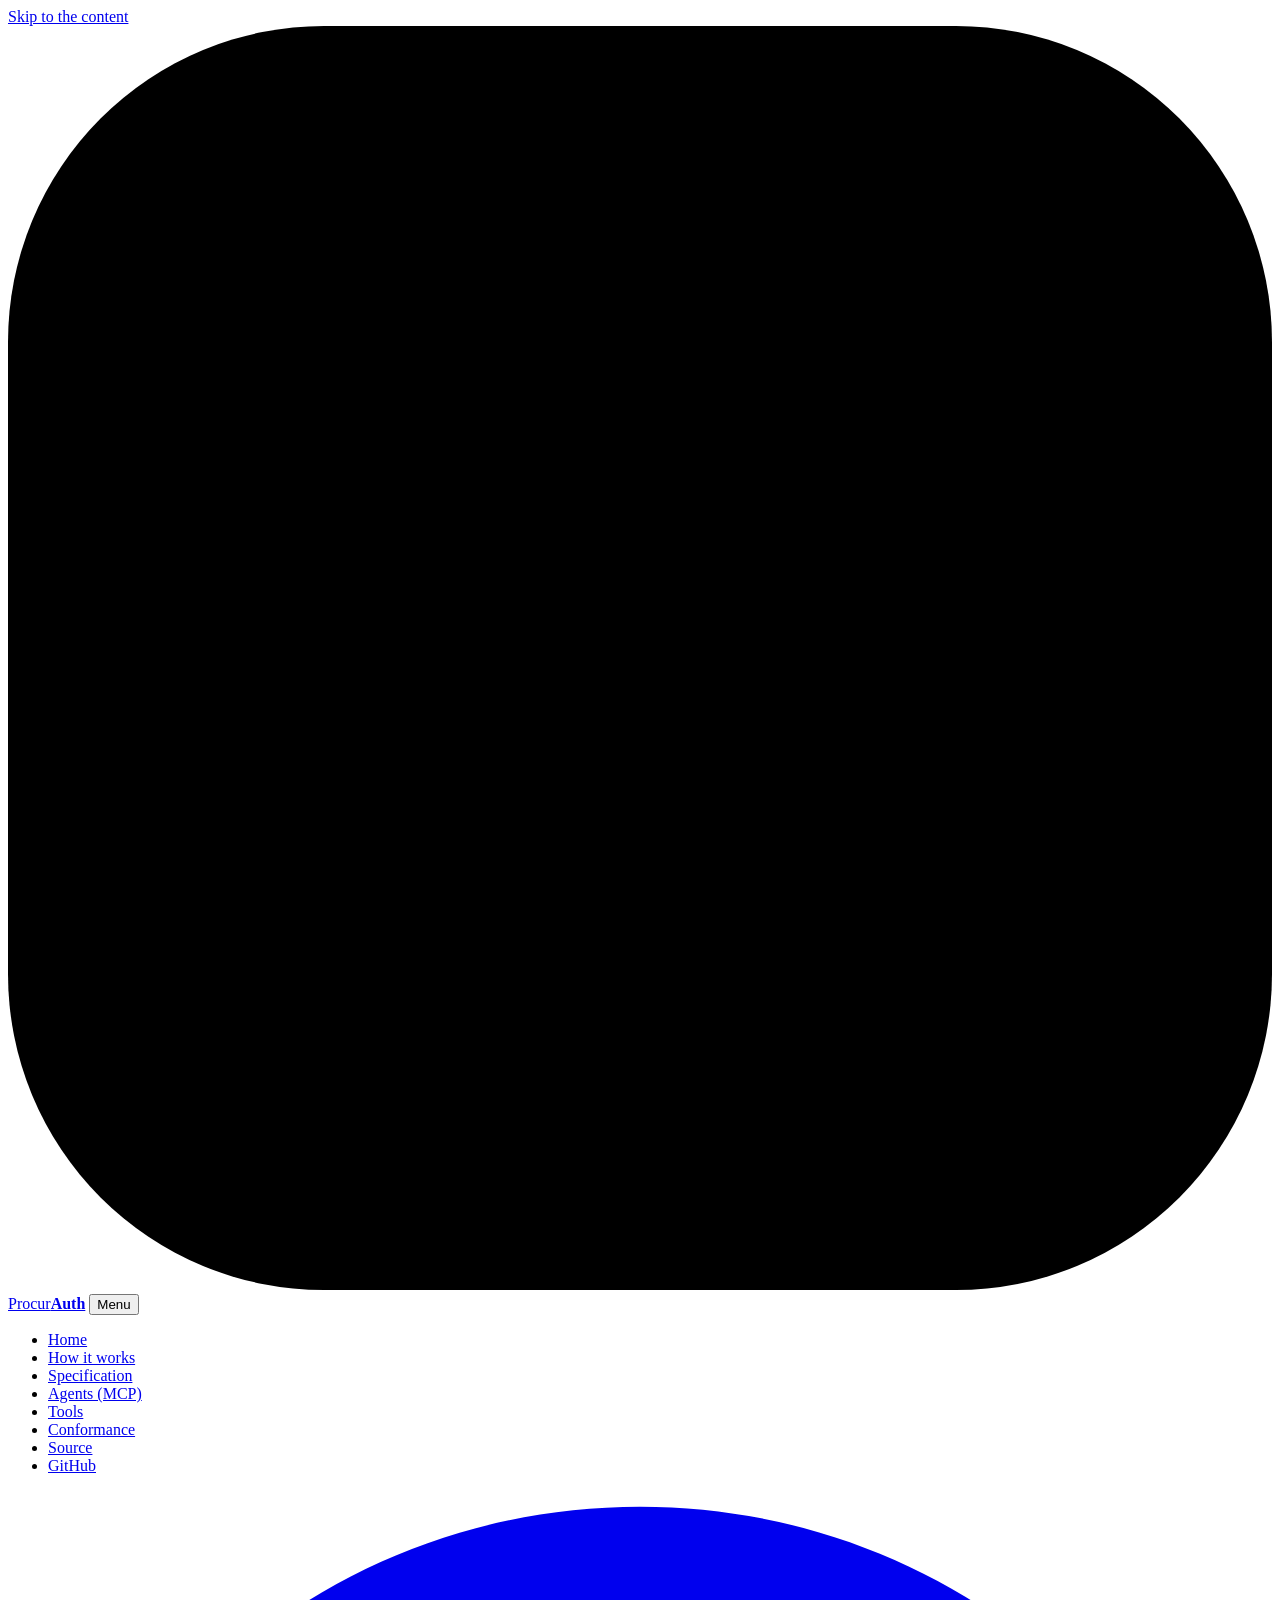
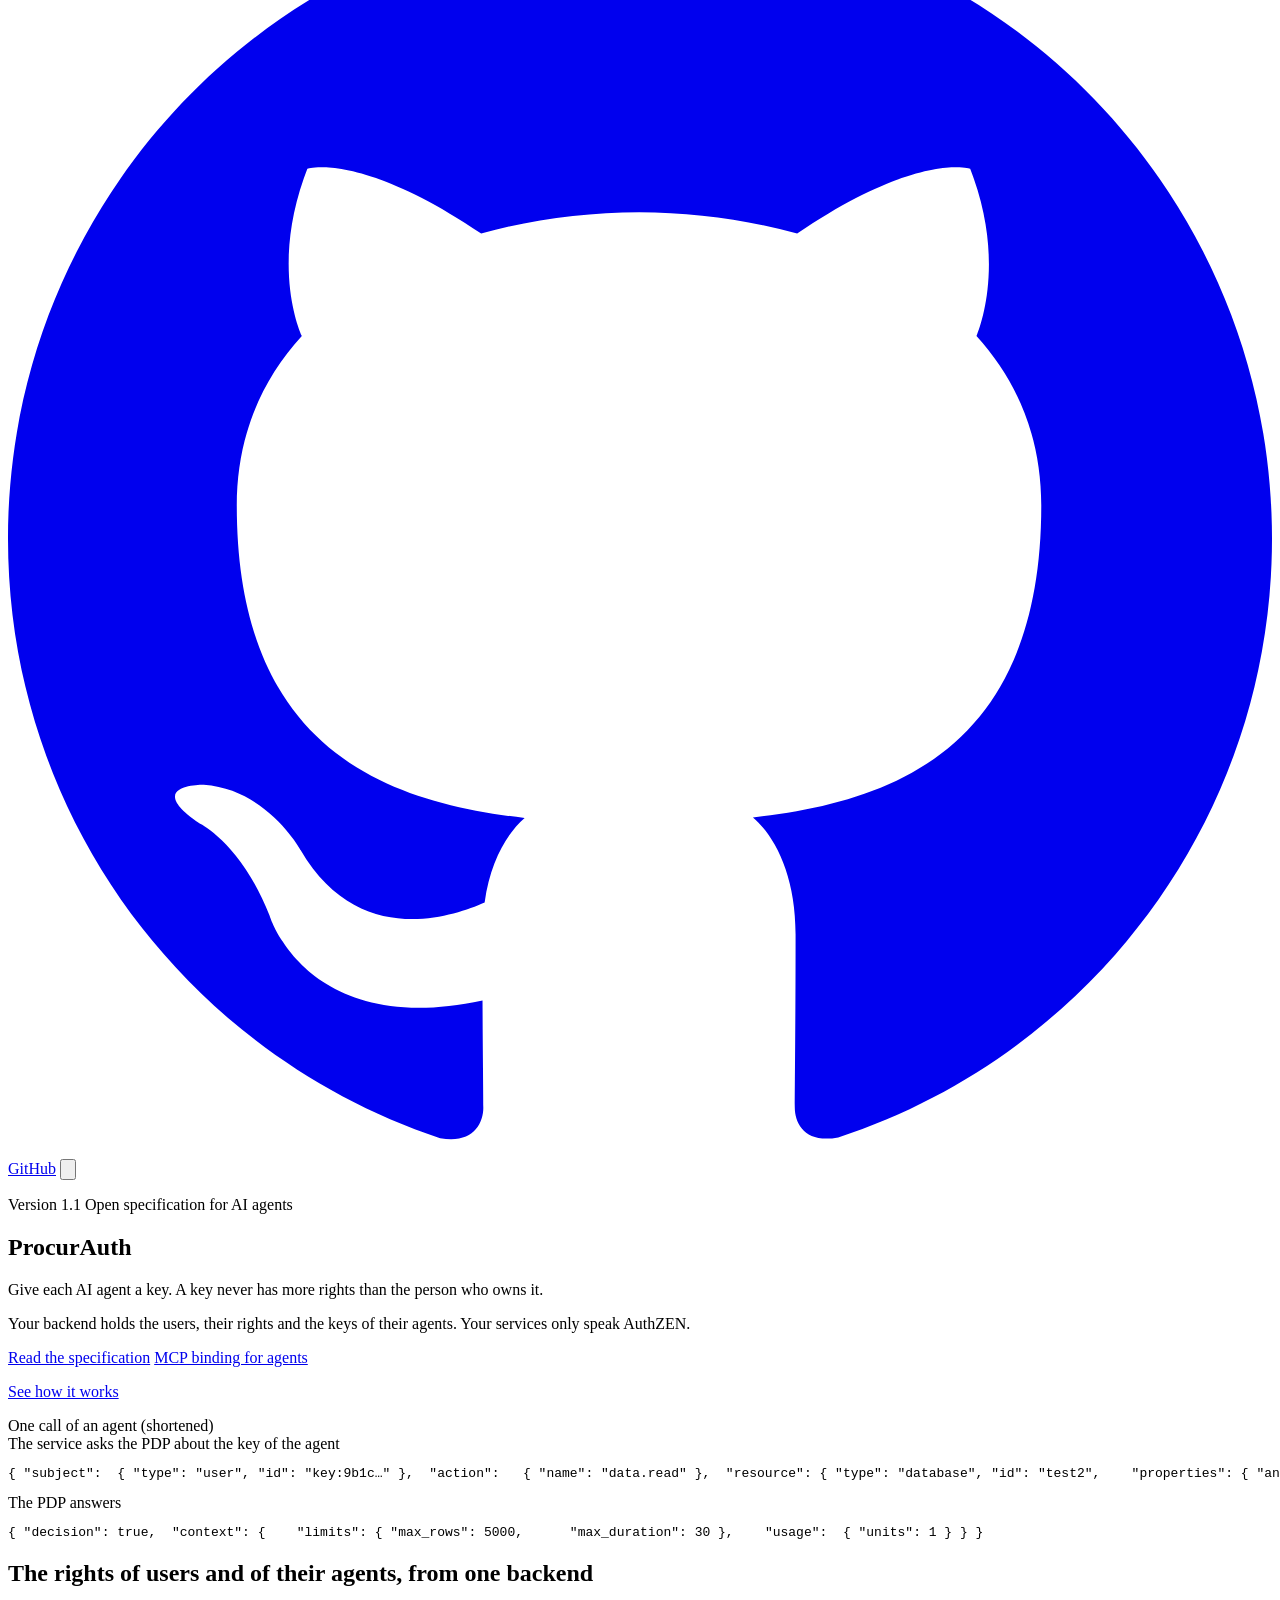
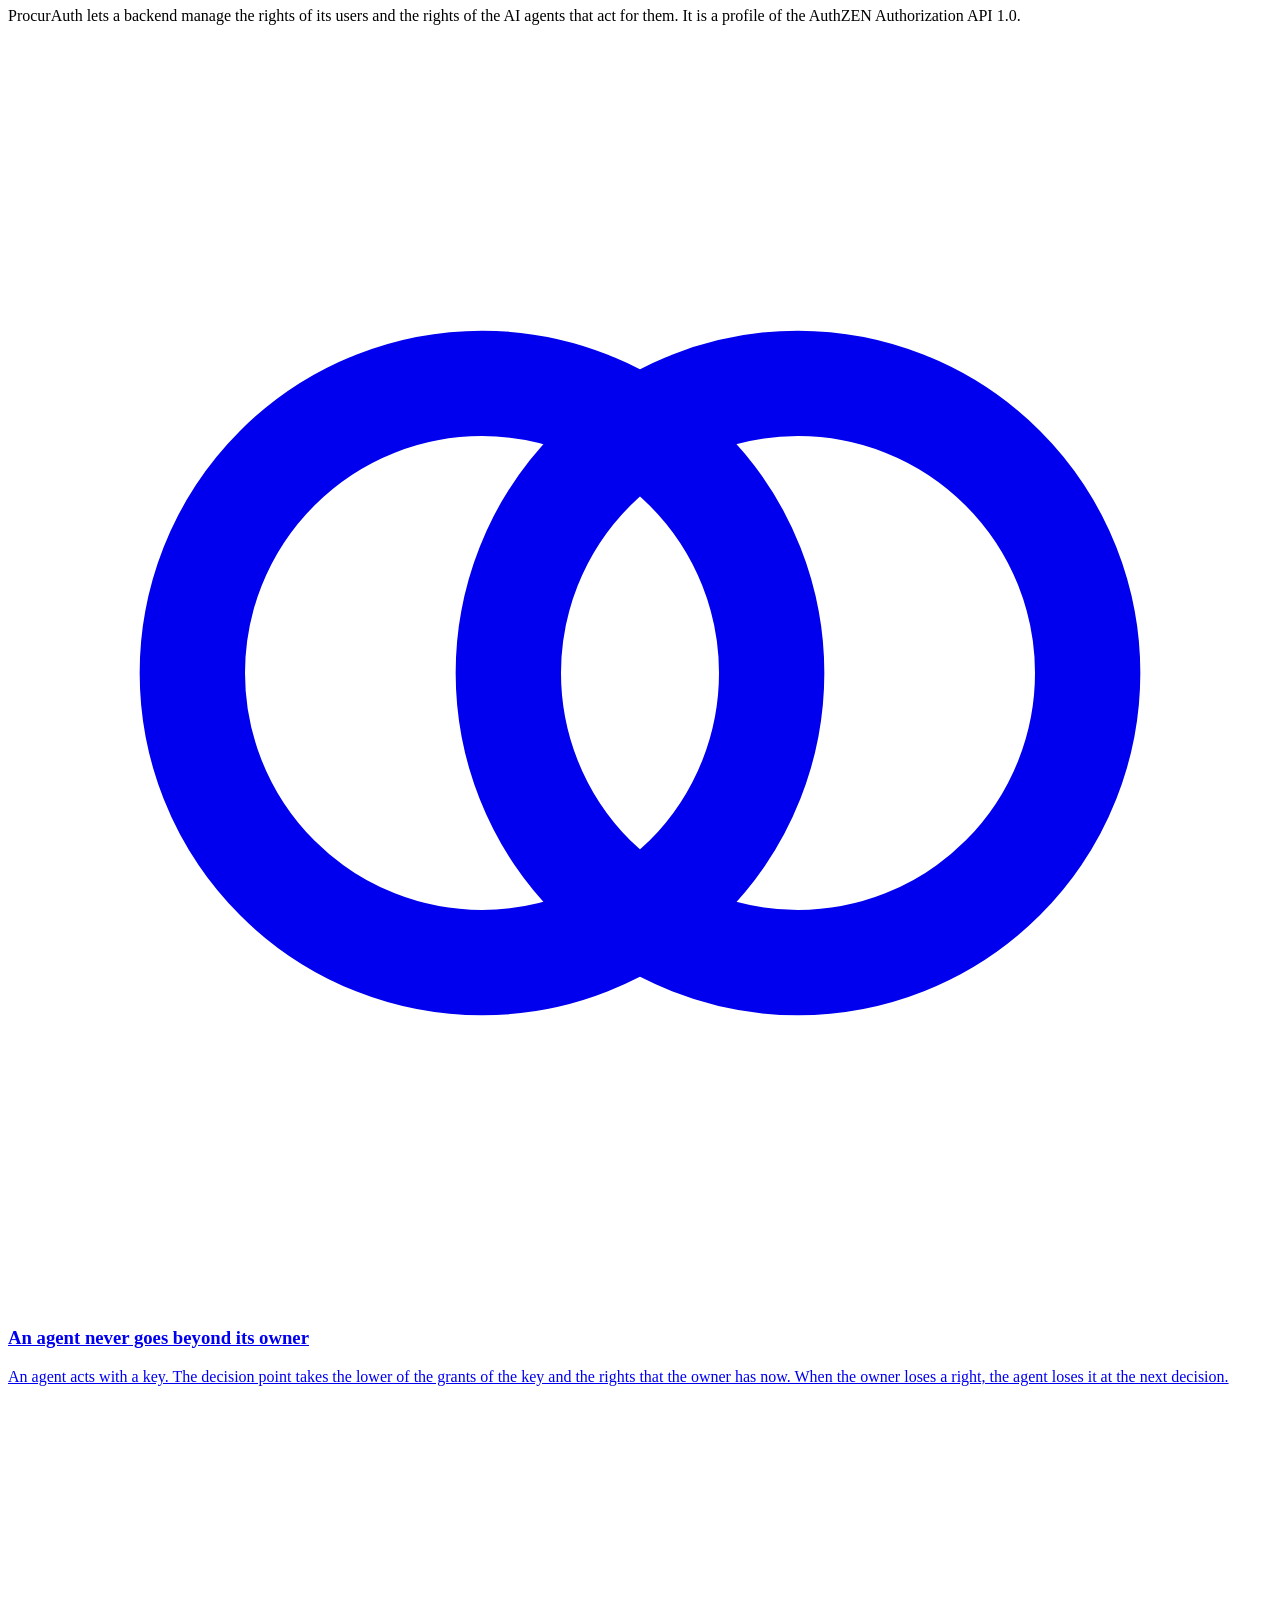
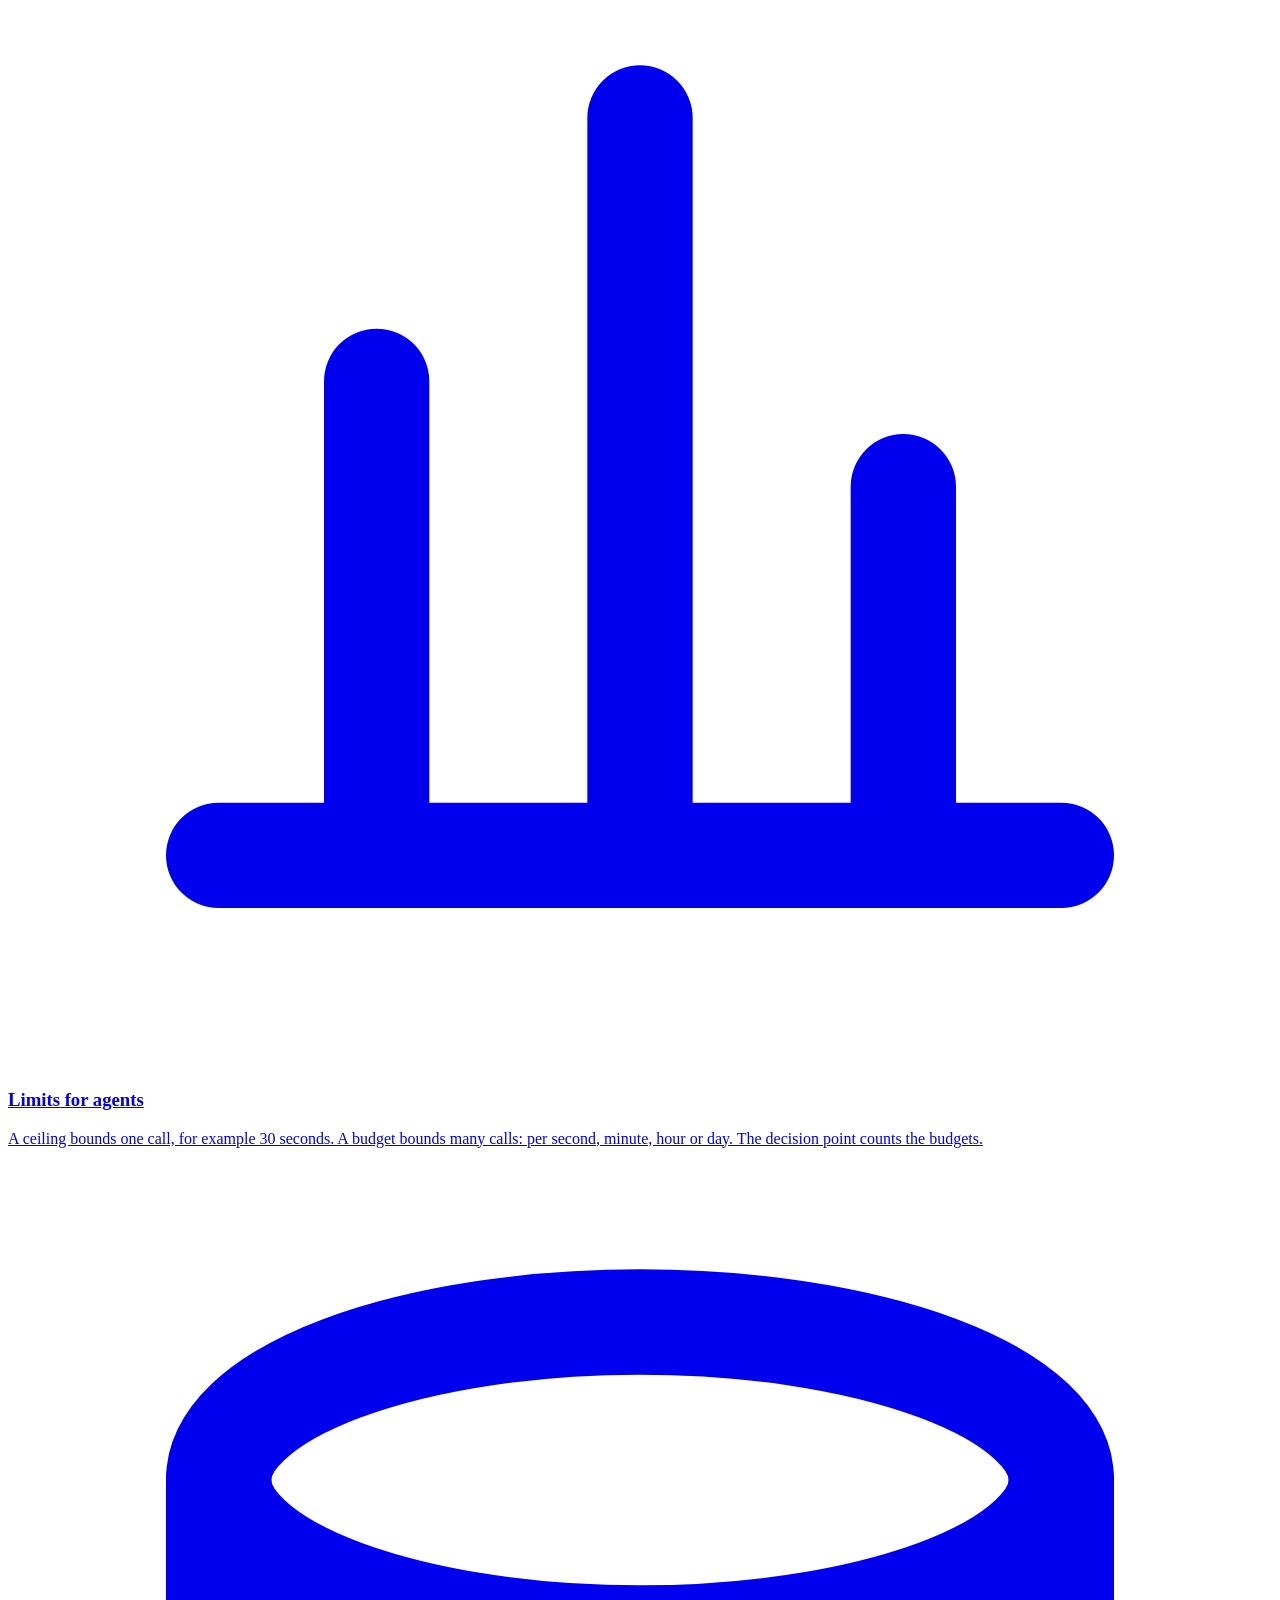
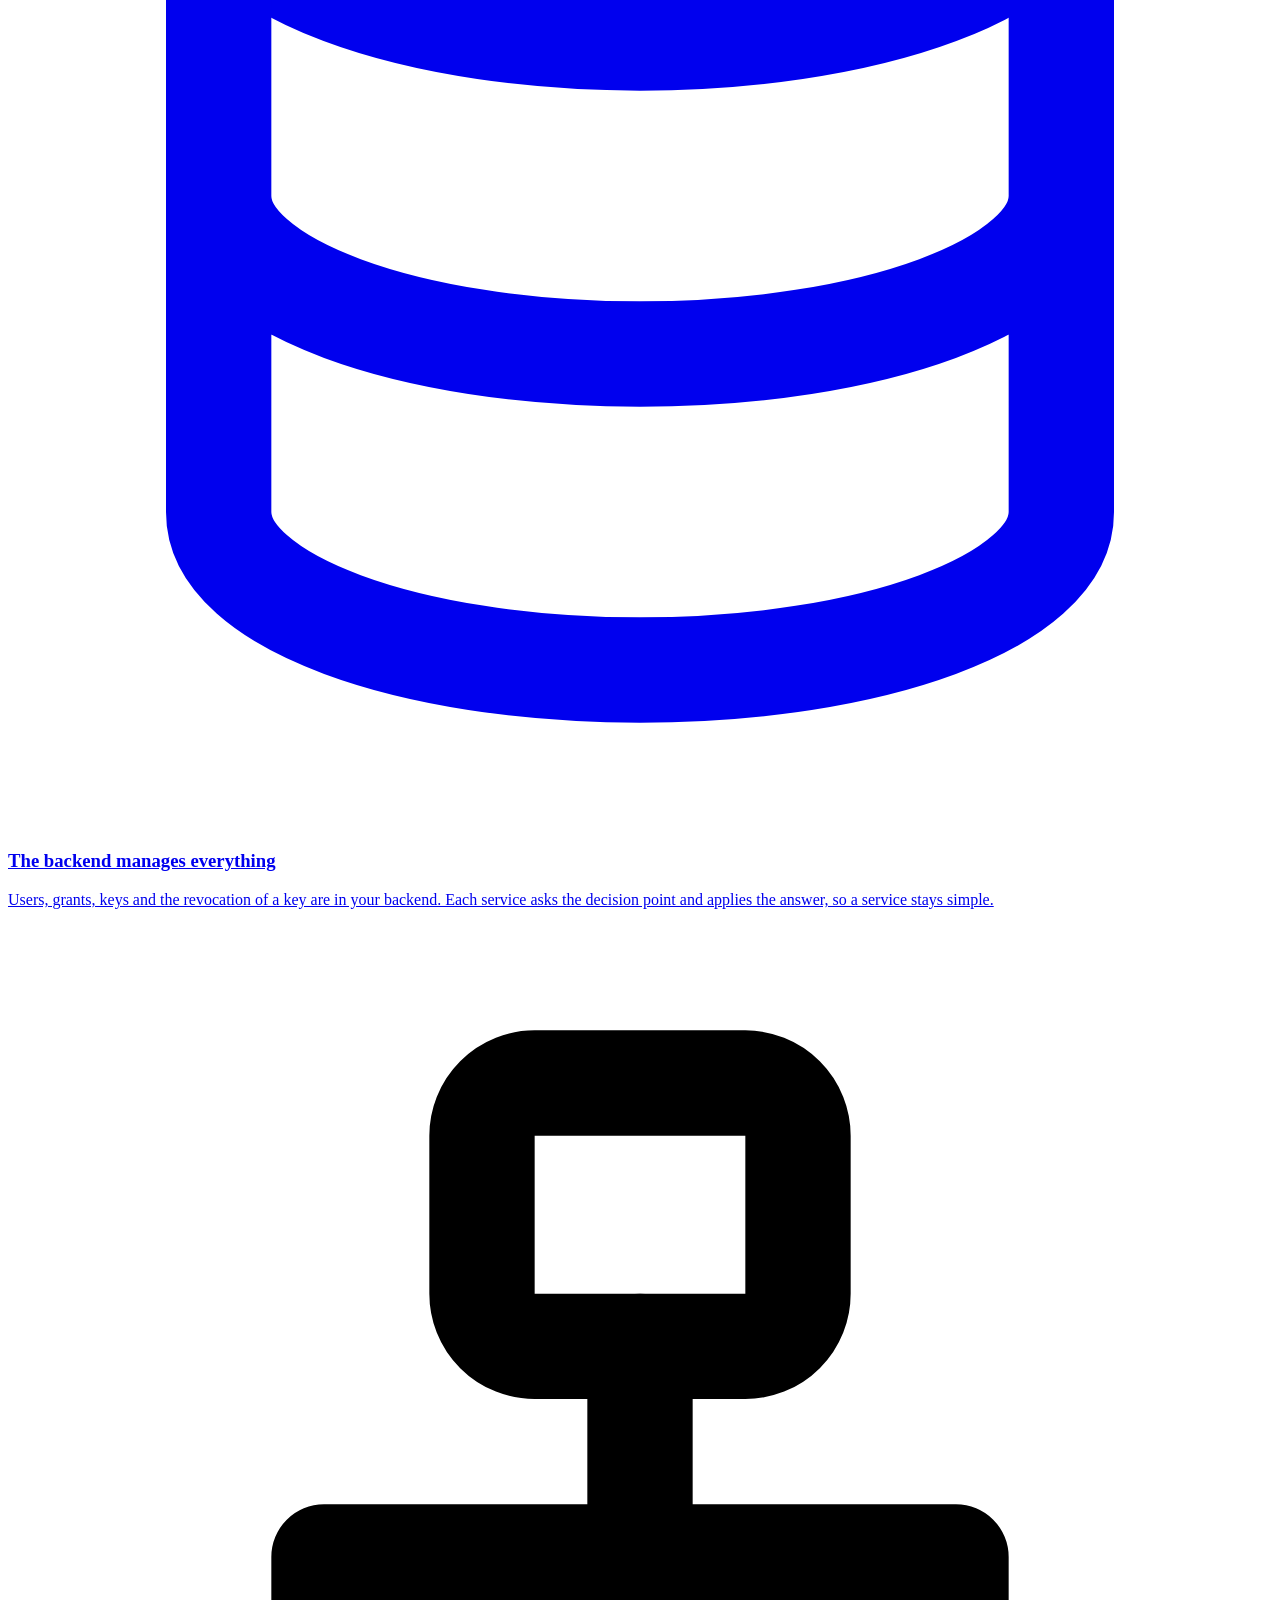
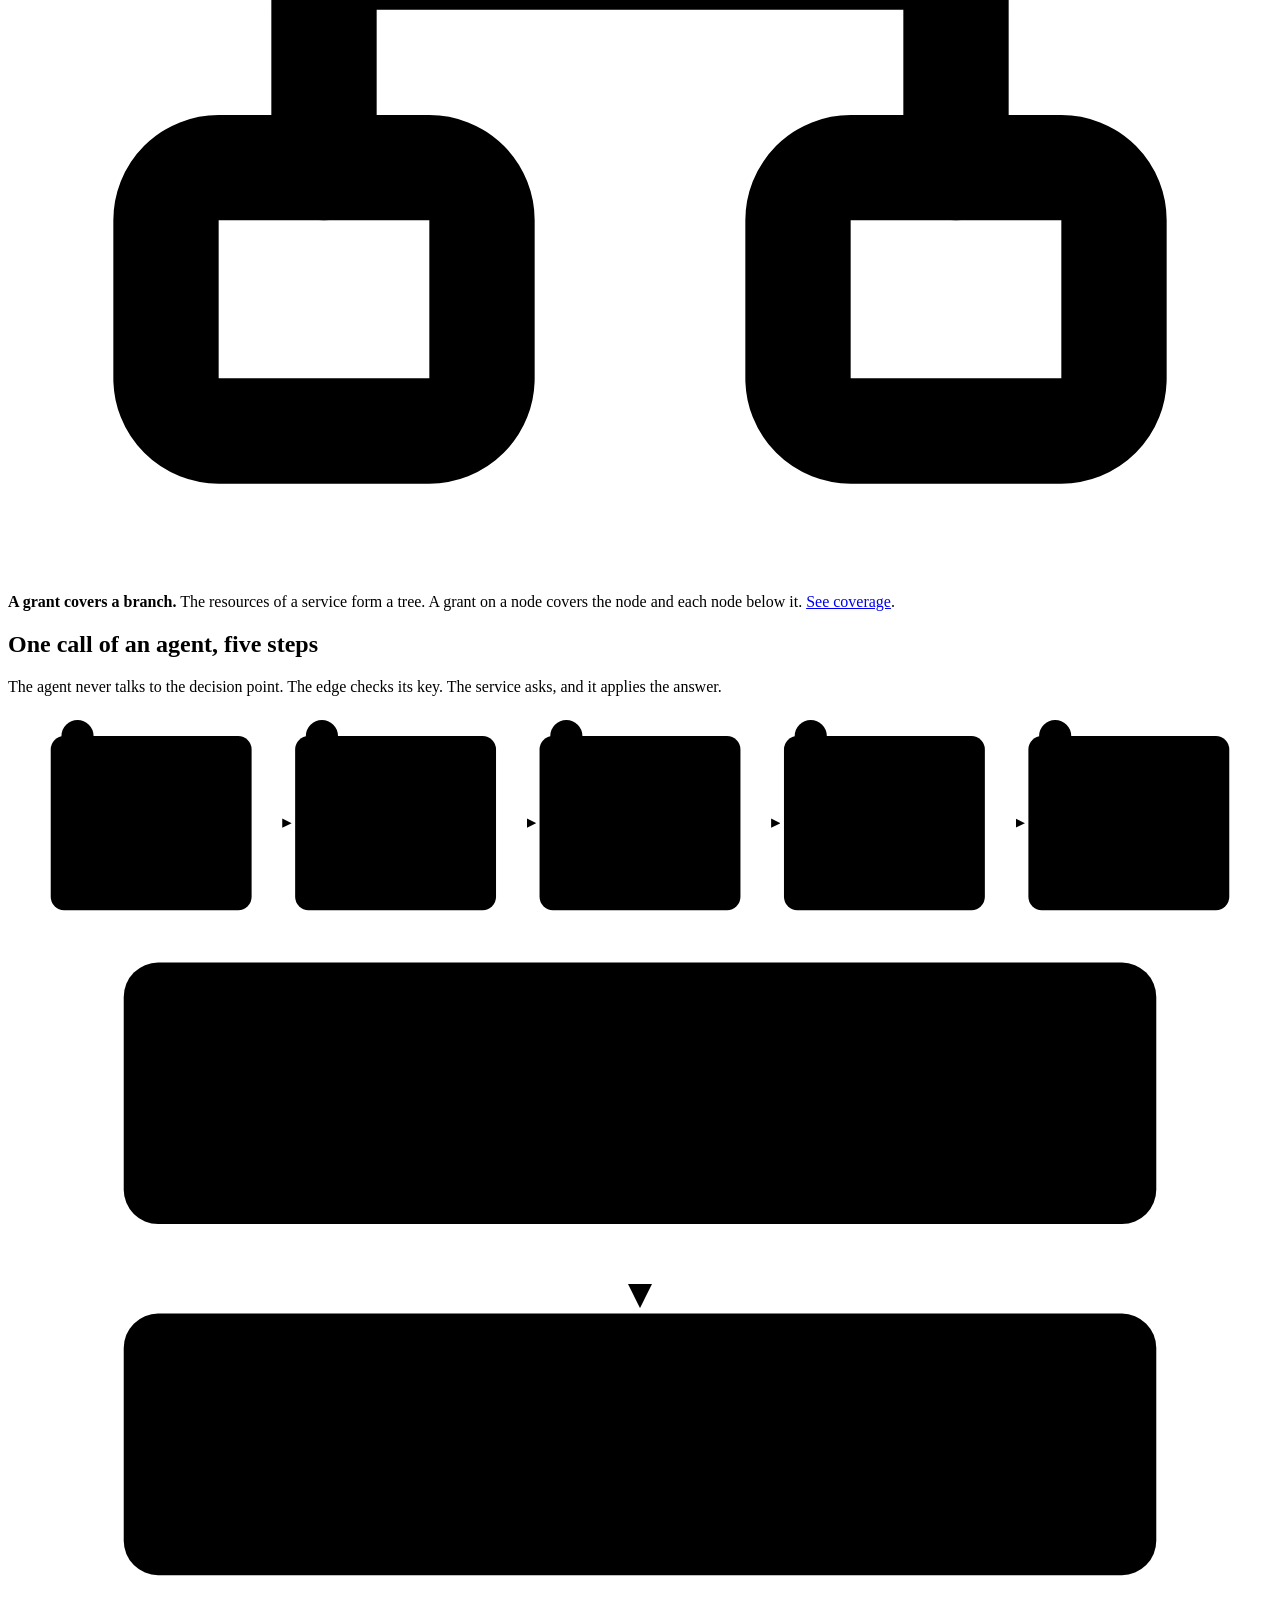
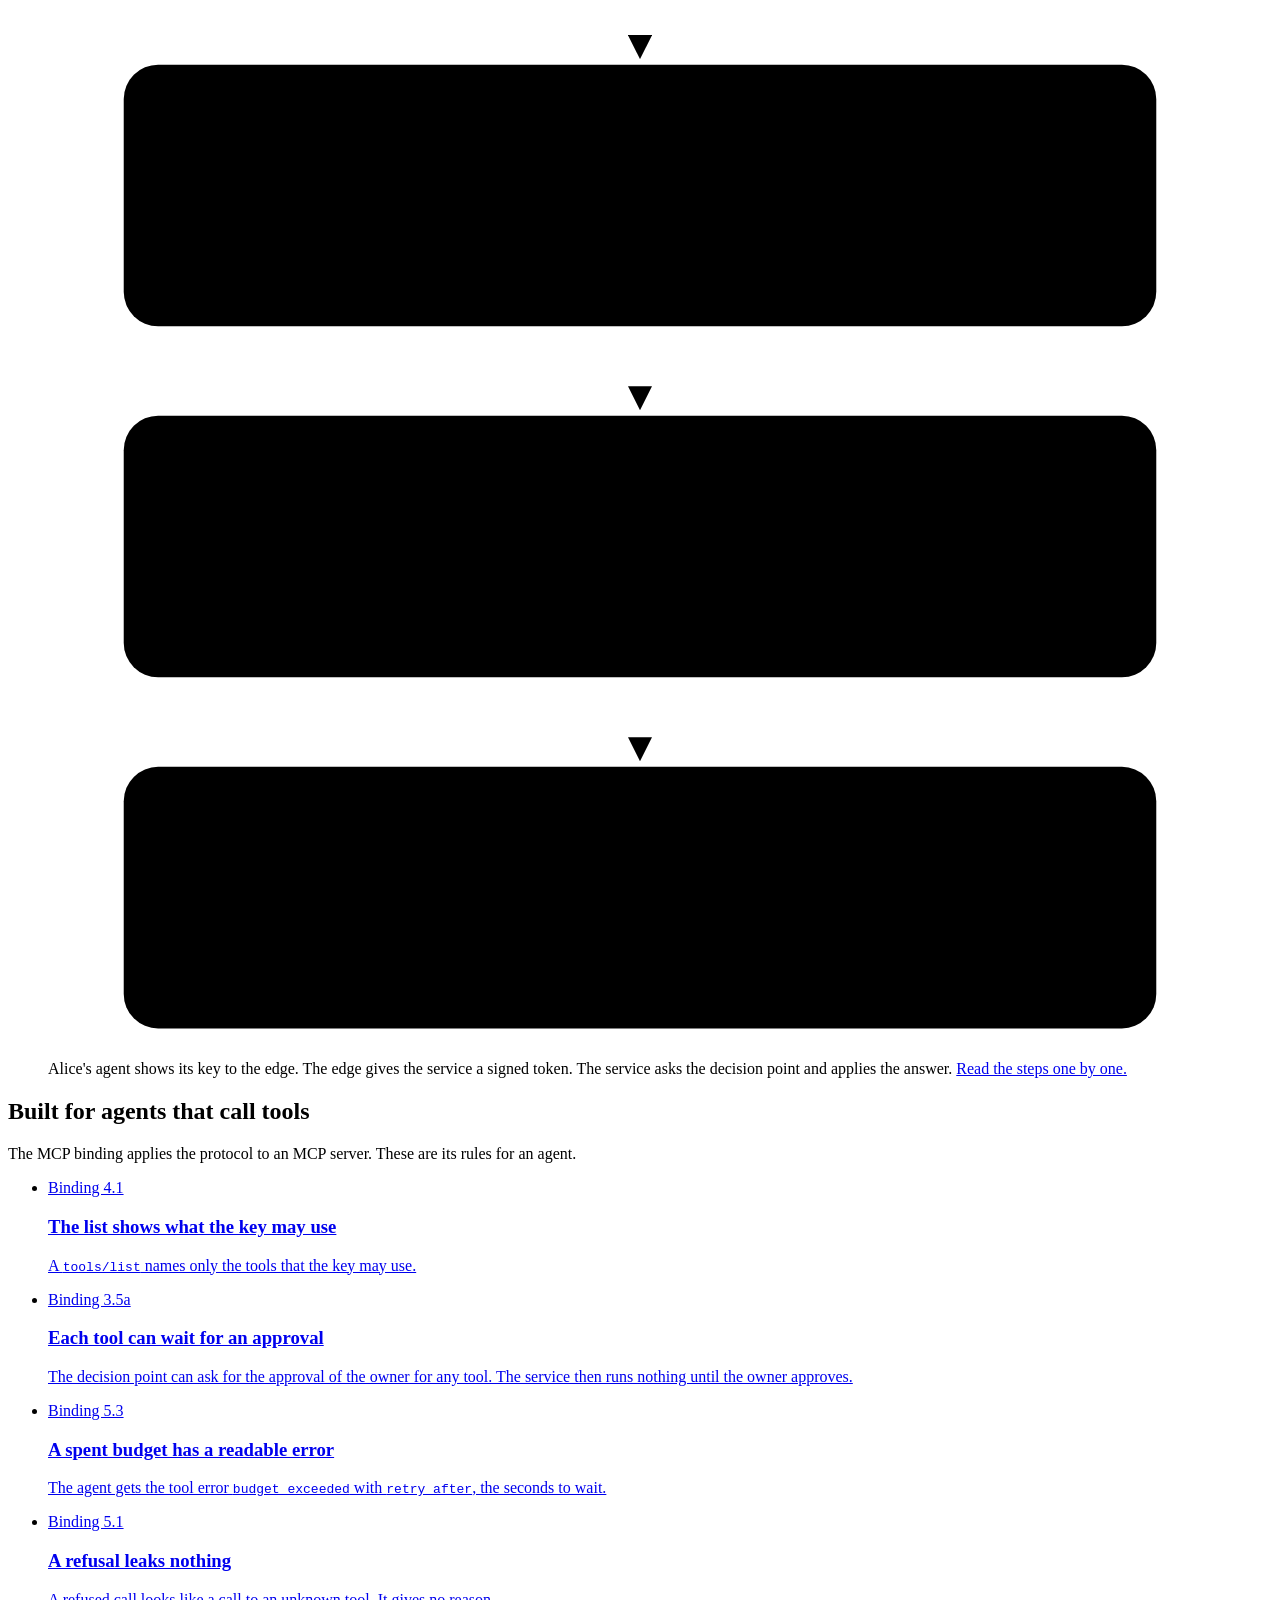
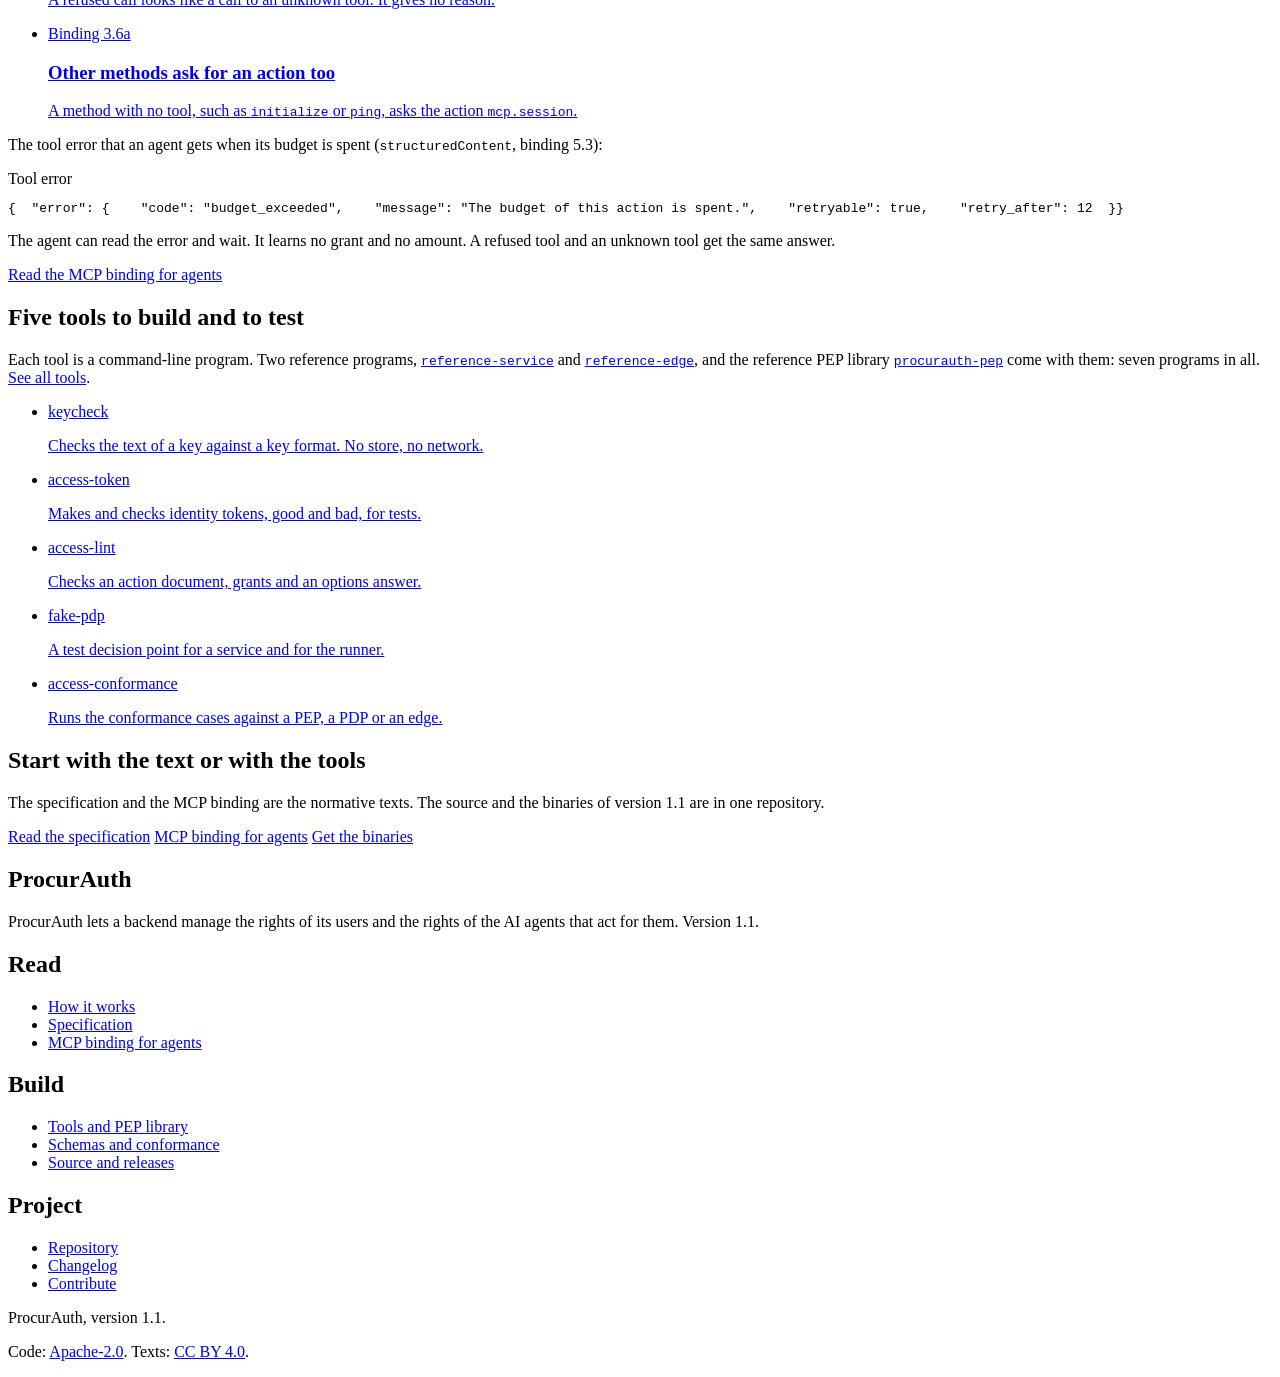
==== docs/index.html @ c4addfd6 "Site: the pages follow the repository at version 1.1 specification.html and mcp-binding.html come fr" ====
<!doctype html>
<html lang="en">
<head>
<meta charset="utf-8">
<meta name="viewport" content="width=device-width, initial-scale=1">
<meta name="color-scheme" content="light dark">
<meta name="description" content="ProcurAuth lets a backend manage the rights of its users and the rights of the AI agents that act for them. It is an open specification, a profile of the AuthZEN Authorization API 1.0.">
<meta property="og:type" content="website">
<meta property="og:site_name" content="ProcurAuth">
<meta property="og:title" content="ProcurAuth: rights for users and their AI agents">
<meta property="og:description" content="ProcurAuth lets a backend manage the rights of its users and the rights of the AI agents that act for them. It is an open specification, a profile of the AuthZEN Authorization API 1.0.">
<meta name="twitter:card" content="summary">
<meta name="twitter:title" content="ProcurAuth: rights for users and their AI agents">
<meta name="twitter:description" content="ProcurAuth lets a backend manage the rights of its users and the rights of the AI agents that act for them. It is an open specification, a profile of the AuthZEN Authorization API 1.0.">
<link rel="canonical" href="https://sccagg5.github.io/procurauth/">
<meta property="og:url" content="https://sccagg5.github.io/procurauth/">
<title>ProcurAuth: rights for users and their AI agents</title>
<link rel="icon" href="data:image/svg+xml,%3Csvg xmlns='http://www.w3.org/2000/svg' viewBox='0 0 32 32'%3E%3Crect width='32' height='32' rx='8' fill='%234338ca'/%3E%3Ccircle cx='12.5' cy='16' r='7.5' fill='none' stroke='white' stroke-width='2'/%3E%3Ccircle cx='19.5' cy='16' r='7.5' fill='none' stroke='white' stroke-width='2'/%3E%3Cpath d='M16 9.9a7.5 7.5 0 0 1 0 12.2a7.5 7.5 0 0 1 0-12.2z' fill='white'/%3E%3C/svg%3E">
<link rel="stylesheet" href="assets/site.css">
<script src="assets/site.js"></script>
</head>
<body>
<a class="skip" href="#main">Skip to the content</a>
<header class="site-header">
  <div class="wrap bar">
    <a class="brand" href="index.html" aria-label="ProcurAuth, home page"><svg class="mark" viewBox="0 0 32 32" aria-hidden="true" focusable="false"><rect width="32" height="32" rx="8" fill="var(--accent)"/><circle cx="12.5" cy="16" r="7.5" fill="none" stroke="var(--accent-ink)" stroke-width="2"/><circle cx="19.5" cy="16" r="7.5" fill="none" stroke="var(--accent-ink)" stroke-width="2"/><path d="M16 9.9a7.5 7.5 0 0 1 0 12.2a7.5 7.5 0 0 1 0-12.2z" fill="var(--accent-ink)"/></svg><span>Procur<b>Auth</b></span></a>
    <button class="menu-btn" id="menu-btn" type="button" aria-expanded="false" aria-controls="site-nav">Menu</button>
    <nav id="site-nav" aria-label="Main"><ul><li><a href="index.html" aria-current="page">Home</a></li><li><a href="how-it-works.html">How it works</a></li><li><a href="specification.html">Specification</a></li><li><a href="mcp-binding.html">Agents (MCP)</a></li><li><a href="tools.html">Tools</a></li><li><a href="conformance.html">Conformance</a></li><li><a href="source.html">Source</a></li><li class="nav-gh"><a href="https://github.com/SCcagg5/procurauth">GitHub</a></li></ul></nav>
    <a class="gh-link" href="https://github.com/SCcagg5/procurauth" aria-label="ProcurAuth on GitHub" title="ProcurAuth on GitHub"><svg viewBox="0 0 24 24" aria-hidden="true" focusable="false"><path fill="currentColor" d="M12 .297c-6.63 0-12 5.373-12 12 0 5.303 3.438 9.8 8.205 11.385.6.113.82-.258.82-.577 0-.285-.01-1.04-.015-2.04-3.338.724-4.042-1.61-4.042-1.61C4.422 18.07 3.633 17.7 3.633 17.7c-1.087-.744.084-.729.084-.729 1.205.084 1.838 1.236 1.838 1.236 1.07 1.835 2.809 1.305 3.495.998.108-.776.417-1.305.76-1.605-2.665-.3-5.466-1.332-5.466-5.93 0-1.31.465-2.38 1.235-3.22-.135-.303-.54-1.523.105-3.176 0 0 1.005-.322 3.3 1.23.96-.267 1.98-.399 3-.405 1.02.006 2.04.138 3 .405 2.28-1.552 3.285-1.23 3.285-1.23.645 1.653.24 2.873.12 3.176.765.84 1.23 1.91 1.23 3.22 0 4.61-2.805 5.625-5.475 5.92.42.36.81 1.096.81 2.22 0 1.606-.015 2.896-.015 3.286 0 .315.21.69.825.57C20.565 22.092 24 17.592 24 12.297c0-6.627-5.373-12-12-12"/></svg><span>GitHub</span></a>
    <button class="icon-btn" id="theme-btn" type="button" aria-label="Switch colour theme" title="Switch colour theme"><svg viewBox="0 0 24 24" aria-hidden="true" focusable="false"><circle cx="12" cy="12" r="8.5" fill="none" stroke="currentColor" stroke-width="2"/><path d="M12 3.5a8.5 8.5 0 0 1 0 17z" fill="currentColor"/></svg></button>
  </div>
</header>
<main id="main">
<section class="hero" aria-labelledby="hero-title">
  <div class="wrap hero-grid">
    <div>
      <p class="eyebrow"><span class="badge">Version 1.1</span> Open specification for AI agents</p>
      <h1 id="hero-title">ProcurAuth</h1>
      <p class="promise">Give each AI agent a key. A key never has more rights than the person who owns it.</p>
      <p class="sub">Your backend holds the users, their rights and the keys of their agents. Your services only speak AuthZEN.</p>
      <div class="btn-row">
        <a class="btn primary" href="specification.html">Read the specification</a>
        <a class="btn" href="mcp-binding.html">MCP binding for agents</a>
      </div>
      <p class="more"><a href="how-it-works.html">See how it works</a></p>
    </div>
    <div class="hero-card" role="group" aria-label="One call of an agent: one question and one answer">
      <header><i></i><i></i><i></i><span>One call of an agent (shortened)</span></header>
      <div class="step">The service asks the PDP about the key of the agent</div>
      <pre tabindex="0" aria-label="Example question"><code><span class="ln" style="--i:0">{ <span class="k">"subject"</span>:  { <span class="k">"type"</span>: <span class="s">"user"</span>, <span class="k">"id"</span>: <span class="s">"key:9b1c…"</span> },</span><span class="ln" style="--i:2">  <span class="k">"action"</span>:   { <span class="k">"name"</span>: <span class="s">"data.read"</span> },</span><span class="ln" style="--i:2">  <span class="k">"resource"</span>: { <span class="k">"type"</span>: <span class="s">"database"</span>, <span class="k">"id"</span>: <span class="s">"test2"</span>,</span><span class="ln" style="--i:4">    <span class="k">"properties"</span>: { <span class="k">"ancestors"</span>: […] } },</span><span class="ln" style="--i:2">  <span class="k">"context"</span>:  { <span class="k">"usage"</span>: { <span class="k">"units"</span>: <span class="n">1</span> } } }</span></code></pre>
      <div class="sep"></div>
      <div class="step">The PDP answers</div>
      <pre tabindex="0" aria-label="Example answer"><code><span class="ln" style="--i:0">{ <span class="k">"decision"</span>: <span class="n">true</span>,</span><span class="ln" style="--i:2">  <span class="k">"context"</span>: {</span><span class="ln" style="--i:4">    <span class="k">"limits"</span>: { <span class="k">"max_rows"</span>: <span class="n">5000</span>,</span><span class="ln" style="--i:6">      <span class="k">"max_duration"</span>: <span class="n">30</span> },</span><span class="ln" style="--i:4">    <span class="k">"usage"</span>:  { <span class="k">"units"</span>: <span class="n">1</span> } } }</span></code></pre>
    </div>
  </div>
</section><section class="section" aria-labelledby="ideas-h">
  <div class="wrap">
    <div class="section-head"><h2 id="ideas-h">The rights of users and of their agents, from one backend</h2>
    <p>ProcurAuth lets a backend manage the rights of its users and the rights of the AI agents that act for them. It is a profile of the AuthZEN Authorization API 1.0.</p></div>
    <div class="grid c3">
      <a class="card" href="how-it-works.html#keys"><div class="ico"><svg viewBox="0 0 24 24" fill="none" stroke="currentColor" stroke-width="2" stroke-linecap="round" stroke-linejoin="round" aria-hidden="true"><circle cx="9" cy="12" r="5.5"/><circle cx="15" cy="12" r="5.5"/></svg></div><h3>An agent never goes beyond its owner</h3>
        <p>An agent acts with a key. The decision point takes the lower of the grants of the key and the rights that the owner has now. When the owner loses a right, the agent loses it at the next decision.</p></a>
      <a class="card" href="how-it-works.html#limits"><div class="ico"><svg viewBox="0 0 24 24" fill="none" stroke="currentColor" stroke-width="2" stroke-linecap="round" stroke-linejoin="round" aria-hidden="true"><path d="M4 20h16M7 20V11M12 20V6M17 20v-7"/></svg></div><h3>Limits for agents</h3>
        <p>A ceiling bounds one call, for example 30 seconds. A budget bounds many calls: per second, minute, hour or day. The decision point counts the budgets.</p></a>
      <a class="card" href="how-it-works.html#who"><div class="ico"><svg viewBox="0 0 24 24" fill="none" stroke="currentColor" stroke-width="2" stroke-linecap="round" stroke-linejoin="round" aria-hidden="true"><ellipse cx="12" cy="6" rx="8" ry="3"/><path d="M4 6v6c0 1.7 3.6 3 8 3s8-1.3 8-3V6M4 12v6c0 1.7 3.6 3 8 3s8-1.3 8-3v-6"/></svg></div><h3>The backend manages everything</h3>
        <p>Users, grants, keys and the revocation of a key are in your backend. Each service asks the decision point and applies the answer, so a service stays simple.</p></a>
    </div>
    <p class="aside"><span class="ico-inline"><svg viewBox="0 0 24 24" fill="none" stroke="currentColor" stroke-width="2" stroke-linecap="round" stroke-linejoin="round" aria-hidden="true"><rect x="9" y="3" width="6" height="5" rx="1"/><rect x="3" y="16" width="6" height="5" rx="1"/><rect x="15" y="16" width="6" height="5" rx="1"/><path d="M12 8v4M6 16v-4h12v4"/></svg></span><span><strong>A grant covers a branch.</strong> The resources of a service form a tree. A grant on a node covers the node and each node below it. <a href="how-it-works.html#coverage">See coverage</a>.</span></p>
  </div>
</section><section class="section alt" aria-labelledby="flow-h">
  <div class="wrap">
    <div class="section-head"><h2 id="flow-h">One call of an agent, five steps</h2>
    <p>The agent never talks to the decision point. The edge checks its key. The service asks, and it applies the answer.</p></div>
    <figure class="panel" aria-label="Figure: one call of an agent in five steps"><div class="fig-h"><svg viewBox="-2 -2 884 164" role="img" aria-label="One call in five steps: agent, edge, service, decision point, answer"><title>One call in five steps: agent, edge, service, decision point, answer</title><desc>The agent shows its key to the edge. The edge checks the key and signs a token for the service. The service asks the decision point. The decision point checks grants and counts budgets. The answer is yes or no, with limits.</desc><defs><marker id="mk-m-f19" viewBox="0 0 10 10" refX="8" refY="5" markerWidth="7" markerHeight="7" orient="auto"><path class="mk-m" d="M0 0L10 5L0 10z"/></marker><marker id="mk-a-f19" viewBox="0 0 10 10" refX="8" refY="5" markerWidth="7" markerHeight="7" orient="auto"><path class="mk-a" d="M0 0L10 5L0 10z"/></marker><marker id="mk-ok-f19" viewBox="0 0 10 10" refX="8" refY="5" markerWidth="7" markerHeight="7" orient="auto"><path class="mk-ok" d="M0 0L10 5L0 10z"/></marker><marker id="mk-no-f19" viewBox="0 0 10 10" refX="8" refY="5" markerWidth="7" markerHeight="7" orient="auto"><path class="mk-no" d="M0 0L10 5L0 10z"/></marker></defs><rect x="0" y="16" width="150" height="130" rx="10" class="box"/><circle cx="20" cy="16" r="12" class="num"/><text x="20" y="20.5" font-size="13" text-anchor="middle" class="numt">1</text><text x="75" y="64" font-size="17" text-anchor="middle" class="tb">Agent</text><text x="75" y="88" font-size="13.5" text-anchor="middle" class="tm">shows its key</text><line x1="154" y1="81" x2="178.5" y2="81" class="ln a" marker-end="url(#mk-a-f19)"/><rect x="182.5" y="16" width="150" height="130" rx="10" class="box"/><circle cx="202.5" cy="16" r="12" class="num"/><text x="202.5" y="20.5" font-size="13" text-anchor="middle" class="numt">2</text><text x="257.5" y="64" font-size="17" text-anchor="middle" class="tb">Edge</text><text x="257.5" y="88" font-size="13.5" text-anchor="middle" class="tm">checks the key,</text><text x="257.5" y="106" font-size="13.5" text-anchor="middle" class="tm">signs a token</text><line x1="336.5" y1="81" x2="361" y2="81" class="ln a" marker-end="url(#mk-a-f19)"/><rect x="365" y="16" width="150" height="130" rx="10" class="box hl"/><circle cx="385" cy="16" r="12" class="num"/><text x="385" y="20.5" font-size="13" text-anchor="middle" class="numt">3</text><text x="440" y="64" font-size="17" text-anchor="middle" class="tb">Service</text><text x="440" y="88" font-size="13.5" text-anchor="middle" class="tm">asks the</text><text x="440" y="106" font-size="13.5" text-anchor="middle" class="tm">question</text><line x1="519" y1="81" x2="543.5" y2="81" class="ln a" marker-end="url(#mk-a-f19)"/><rect x="547.5" y="16" width="150" height="130" rx="10" class="box"/><circle cx="567.5" cy="16" r="12" class="num"/><text x="567.5" y="20.5" font-size="13" text-anchor="middle" class="numt">4</text><text x="622.5" y="64" font-size="17" text-anchor="middle" class="tb">PDP</text><text x="622.5" y="88" font-size="13.5" text-anchor="middle" class="tm">checks grants,</text><text x="622.5" y="106" font-size="13.5" text-anchor="middle" class="tm">counts budgets</text><line x1="701.5" y1="81" x2="726" y2="81" class="ln a" marker-end="url(#mk-a-f19)"/><rect x="730" y="16" width="150" height="130" rx="10" class="box ok"/><circle cx="750" cy="16" r="12" class="num"/><text x="750" y="20.5" font-size="13" text-anchor="middle" class="numt">5</text><text x="805" y="64" font-size="17" text-anchor="middle" class="tb">Answer</text><text x="805" y="88" font-size="13.5" text-anchor="middle" class="tm">yes or no,</text><text x="805" y="106" font-size="13.5" text-anchor="middle" class="tm">with limits</text></svg></div><div class="fig-v"><svg viewBox="-2 -2 344 500" role="img" aria-label="One call in five steps: agent, edge, service, decision point, answer"><title>One call in five steps: agent, edge, service, decision point, answer</title><desc>The agent shows its key to the edge. The edge checks the key and signs a token for the service. The service asks the decision point. The decision point checks grants and counts budgets. The answer is yes or no, with limits.</desc><defs><marker id="mk-m-f20" viewBox="0 0 10 10" refX="8" refY="5" markerWidth="7" markerHeight="7" orient="auto"><path class="mk-m" d="M0 0L10 5L0 10z"/></marker><marker id="mk-a-f20" viewBox="0 0 10 10" refX="8" refY="5" markerWidth="7" markerHeight="7" orient="auto"><path class="mk-a" d="M0 0L10 5L0 10z"/></marker><marker id="mk-ok-f20" viewBox="0 0 10 10" refX="8" refY="5" markerWidth="7" markerHeight="7" orient="auto"><path class="mk-ok" d="M0 0L10 5L0 10z"/></marker><marker id="mk-no-f20" viewBox="0 0 10 10" refX="8" refY="5" markerWidth="7" markerHeight="7" orient="auto"><path class="mk-no" d="M0 0L10 5L0 10z"/></marker></defs><rect x="20" y="6" width="300" height="76" rx="10" class="box"/><circle cx="46" cy="44" r="12" class="num"/><text x="46" y="48.5" font-size="13" text-anchor="middle" class="numt">1</text><text x="70" y="37" font-size="16" text-anchor="start" class="tb">Agent</text><text x="70" y="58" font-size="13" text-anchor="start" class="tm">shows its key</text><line x1="170" y1="85" x2="170" y2="105" class="ln a" marker-end="url(#mk-a-f20)"/><rect x="20" y="108" width="300" height="76" rx="10" class="box"/><circle cx="46" cy="146" r="12" class="num"/><text x="46" y="150.5" font-size="13" text-anchor="middle" class="numt">2</text><text x="70" y="139" font-size="16" text-anchor="start" class="tb">Edge</text><text x="70" y="160" font-size="13" text-anchor="start" class="tm">checks the key, signs a token</text><line x1="170" y1="187" x2="170" y2="207" class="ln a" marker-end="url(#mk-a-f20)"/><rect x="20" y="210" width="300" height="76" rx="10" class="box hl"/><circle cx="46" cy="248" r="12" class="num"/><text x="46" y="252.5" font-size="13" text-anchor="middle" class="numt">3</text><text x="70" y="241" font-size="16" text-anchor="start" class="tb">Service</text><text x="70" y="262" font-size="13" text-anchor="start" class="tm">asks the question</text><line x1="170" y1="289" x2="170" y2="309" class="ln a" marker-end="url(#mk-a-f20)"/><rect x="20" y="312" width="300" height="76" rx="10" class="box"/><circle cx="46" cy="350" r="12" class="num"/><text x="46" y="354.5" font-size="13" text-anchor="middle" class="numt">4</text><text x="70" y="343" font-size="16" text-anchor="start" class="tb">PDP</text><text x="70" y="364" font-size="13" text-anchor="start" class="tm">checks grants, counts budgets</text><line x1="170" y1="391" x2="170" y2="411" class="ln a" marker-end="url(#mk-a-f20)"/><rect x="20" y="414" width="300" height="76" rx="10" class="box ok"/><circle cx="46" cy="452" r="12" class="num"/><text x="46" y="456.5" font-size="13" text-anchor="middle" class="numt">5</text><text x="70" y="445" font-size="16" text-anchor="start" class="tb">Answer</text><text x="70" y="466" font-size="13" text-anchor="start" class="tm">yes or no, with limits</text></svg></div>
      <figcaption>Alice&#39;s agent shows its key to the edge. The edge gives the service a signed token. The service asks the decision point and applies the answer. <a href="how-it-works.html#flow">Read the steps one by one.</a></figcaption></figure>
  </div>
</section><section class="section" aria-labelledby="mcp-h">
  <div class="wrap">
    <div class="section-head"><h2 id="mcp-h">Built for agents that call tools</h2>
    <p>The MCP binding applies the protocol to an MCP server. These are its rules for an agent.</p></div>
    <ul class="tools-row mcp-row"><li><a class="card tool-card" href="mcp-binding.html#p-4-1"><span class="name">Binding 4.1</span><h3>The list shows what the key may use</h3><p>A <code>tools/list</code> names only the tools that the key may use.</p></a></li><li><a class="card tool-card" href="mcp-binding.html#p-3-5a"><span class="name">Binding 3.5a</span><h3>Each tool can wait for an approval</h3><p>The decision point can ask for the approval of the owner for any tool. The service then runs nothing until the owner approves.</p></a></li><li><a class="card tool-card" href="mcp-binding.html#p-5-3"><span class="name">Binding 5.3</span><h3>A spent budget has a readable error</h3><p>The agent gets the tool error <code>budget_exceeded</code> with <code>retry_after</code>, the seconds to wait.</p></a></li><li><a class="card tool-card" href="mcp-binding.html#p-5-1"><span class="name">Binding 5.1</span><h3>A refusal leaks nothing</h3><p>A refused call looks like a call to an unknown tool. It gives no reason.</p></a></li><li><a class="card tool-card" href="mcp-binding.html#p-3-6a"><span class="name">Binding 3.6a</span><h3>Other methods ask for an action too</h3><p>A method with no tool, such as <code>initialize</code> or <code>ping</code>, asks the action <code>mcp.session</code>.</p></a></li></ul>
    <div class="grid c2 mcp-example">
      <div><p class="muted">The tool error that an agent gets when its budget is spent (<code>structuredContent</code>, binding 5.3):</p><div class="code-wrap"><span class="label">Tool error</span><pre data-copy tabindex="0" aria-label="Code example: Tool error"><code><span class="ln" style="--i:0">{</span><span class="ln" style="--i:2">  <span class="k">"error"</span>: {</span><span class="ln" style="--i:4">    <span class="k">"code"</span>: <span class="s">"budget_exceeded"</span>,</span><span class="ln" style="--i:4">    <span class="k">"message"</span>: <span class="s">"The budget of this action is spent."</span>,</span><span class="ln" style="--i:4">    <span class="k">"retryable"</span>: <span class="n">true</span>,</span><span class="ln" style="--i:4">    <span class="k">"retry_after"</span>: <span class="n">12</span></span><span class="ln" style="--i:2">  }</span><span class="ln" style="--i:0">}</span></code></pre></div></div>
      <div><p class="prose">The agent can read the error and wait. It learns no grant and no amount. A refused tool and an unknown tool get the same answer.</p>
      <div class="btn-row"><a class="btn primary" href="mcp-binding.html">Read the MCP binding for agents</a></div></div>
    </div>
  </div>
</section><section class="section alt" aria-labelledby="tools-h">
  <div class="wrap">
    <div class="section-head"><h2 id="tools-h">Five tools to build and to test</h2>
    <p>Each tool is a command-line program. Two reference programs, <a href="tools.html#reference-service"><code>reference-service</code></a> and <a href="tools.html#reference-edge"><code>reference-edge</code></a>, and the reference PEP library <a href="tools.html#pep-library"><code>procurauth-pep</code></a> come with them: seven programs in all. <a href="tools.html">See all tools</a>.</p></div>
    <ul class="tools-row"><li><a class="card tool-card" href="tools.html#keycheck"><span class="name">keycheck</span><p>Checks the text of a key against a key format. No store, no network.</p></a></li><li><a class="card tool-card" href="tools.html#access-token"><span class="name">access-token</span><p>Makes and checks identity tokens, good and bad, for tests.</p></a></li><li><a class="card tool-card" href="tools.html#access-lint"><span class="name">access-lint</span><p>Checks an action document, grants and an options answer.</p></a></li><li><a class="card tool-card" href="tools.html#fake-pdp"><span class="name">fake-pdp</span><p>A test decision point for a service and for the runner.</p></a></li><li><a class="card tool-card" href="tools.html#access-conformance"><span class="name">access-conformance</span><p>Runs the conformance cases against a PEP, a PDP or an edge.</p></a></li></ul>
  </div>
</section><section class="section" aria-labelledby="go-h">
  <div class="wrap">
    <div class="section-head"><h2 id="go-h">Start with the text or with the tools</h2>
    <p>The specification and the MCP binding are the normative texts. The source and the binaries of version 1.1 are in one repository.</p></div>
    <div class="btn-row">
      <a class="btn primary" href="specification.html">Read the specification</a>
      <a class="btn" href="mcp-binding.html">MCP binding for agents</a>
      <a class="btn" href="source.html#releases">Get the binaries</a>
    </div>
  </div>
</section>
</main>
<footer class="site-footer">
  <div class="wrap">
    <div class="foot-grid">
      <div>
        <h2>ProcurAuth</h2>
        <p>ProcurAuth lets a backend manage the rights of its users and the rights of the AI agents that act for them. Version 1.1.</p>
      </div>
      <div>
        <h2>Read</h2>
        <ul>
          <li><a href="how-it-works.html">How it works</a></li>
          <li><a href="specification.html">Specification</a></li>
          <li><a href="mcp-binding.html">MCP binding for agents</a></li>
        </ul>
      </div>
      <div>
        <h2>Build</h2>
        <ul>
          <li><a href="tools.html">Tools and PEP library</a></li>
          <li><a href="conformance.html">Schemas and conformance</a></li>
          <li><a href="source.html">Source and releases</a></li>
        </ul>
      </div>
      <div>
        <h2>Project</h2>
        <ul>
          <li><a href="https://github.com/SCcagg5/procurauth">Repository</a></li>
          <li><a href="source.html#changelog">Changelog</a></li>
          <li><a href="source.html#contribute">Contribute</a></li>
        </ul>
      </div>
    </div>
    <div class="foot-legal">
      <p>ProcurAuth, version 1.1.</p>
      <p>Code: <a href="source.html#licences">Apache-2.0</a>. Texts: <a href="source.html#licences">CC BY 4.0</a>.</p>
    </div>
  </div>
</footer>
</body>
</html>
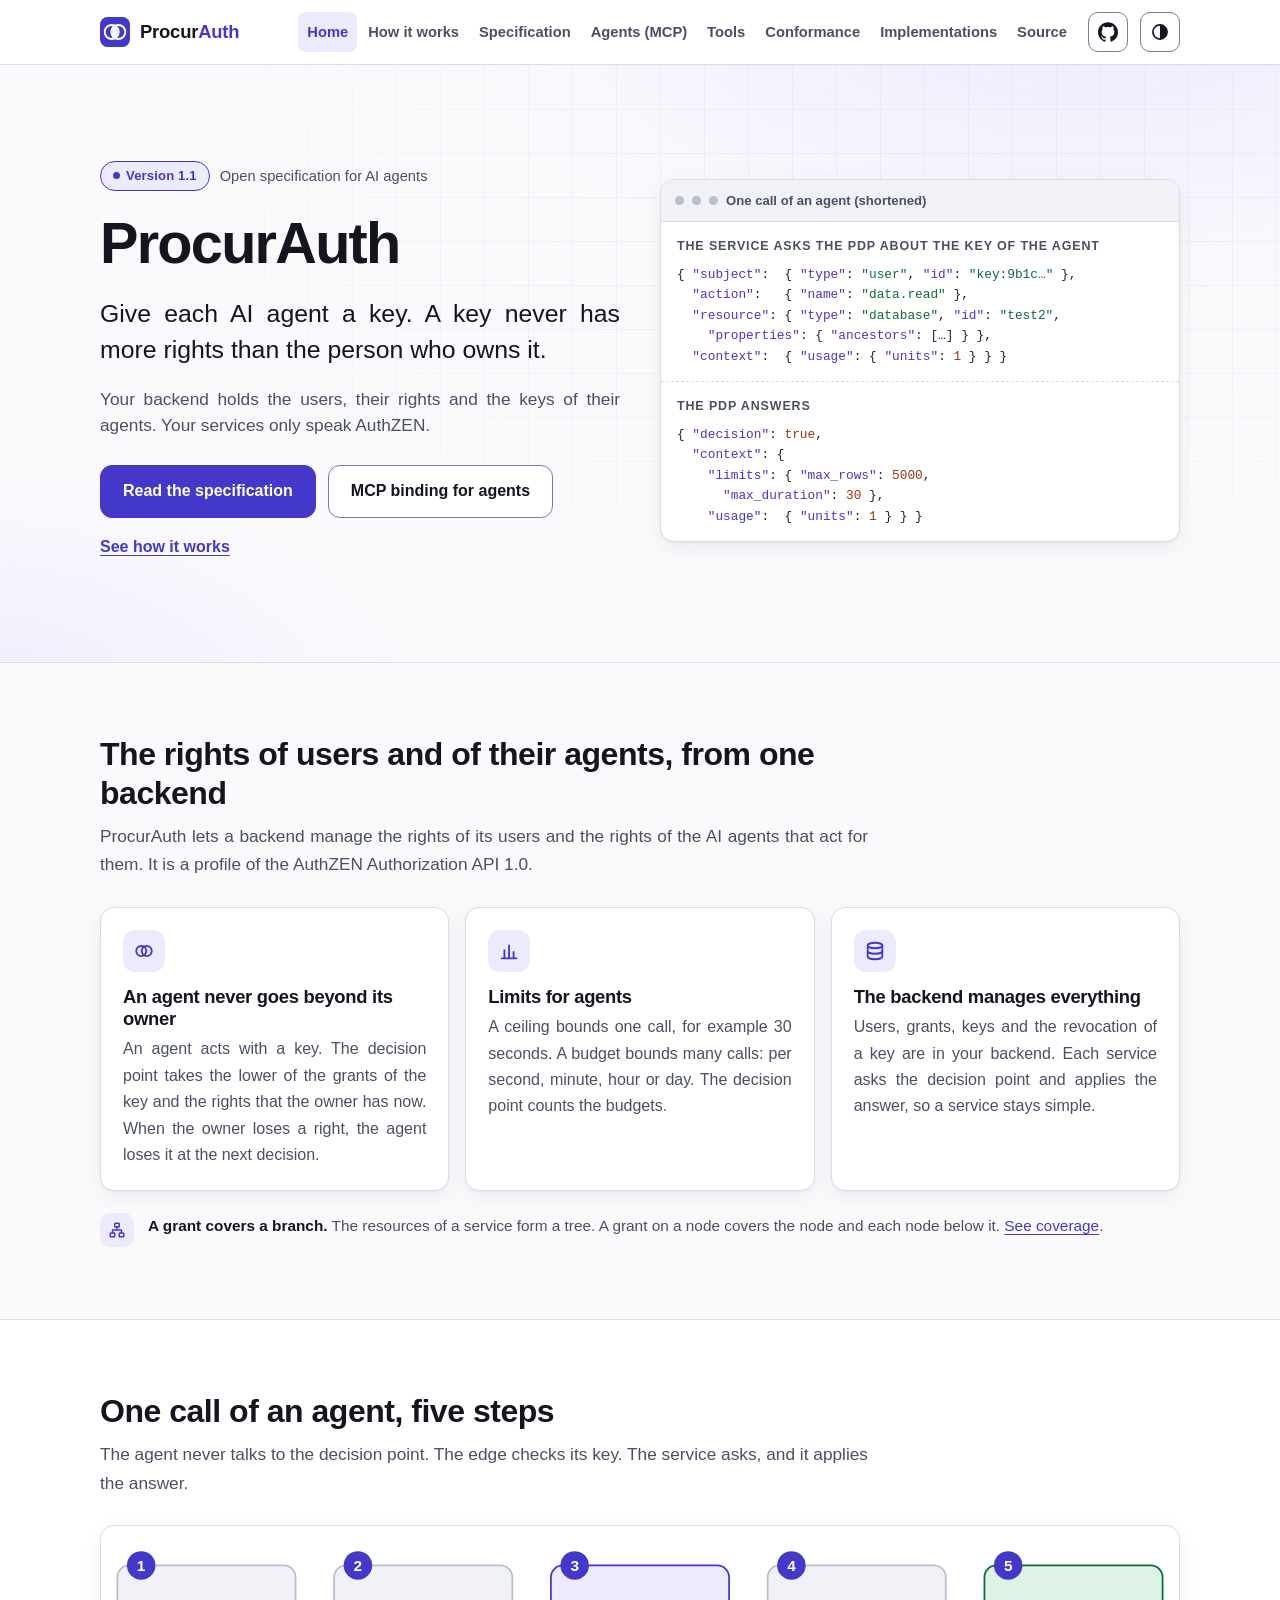
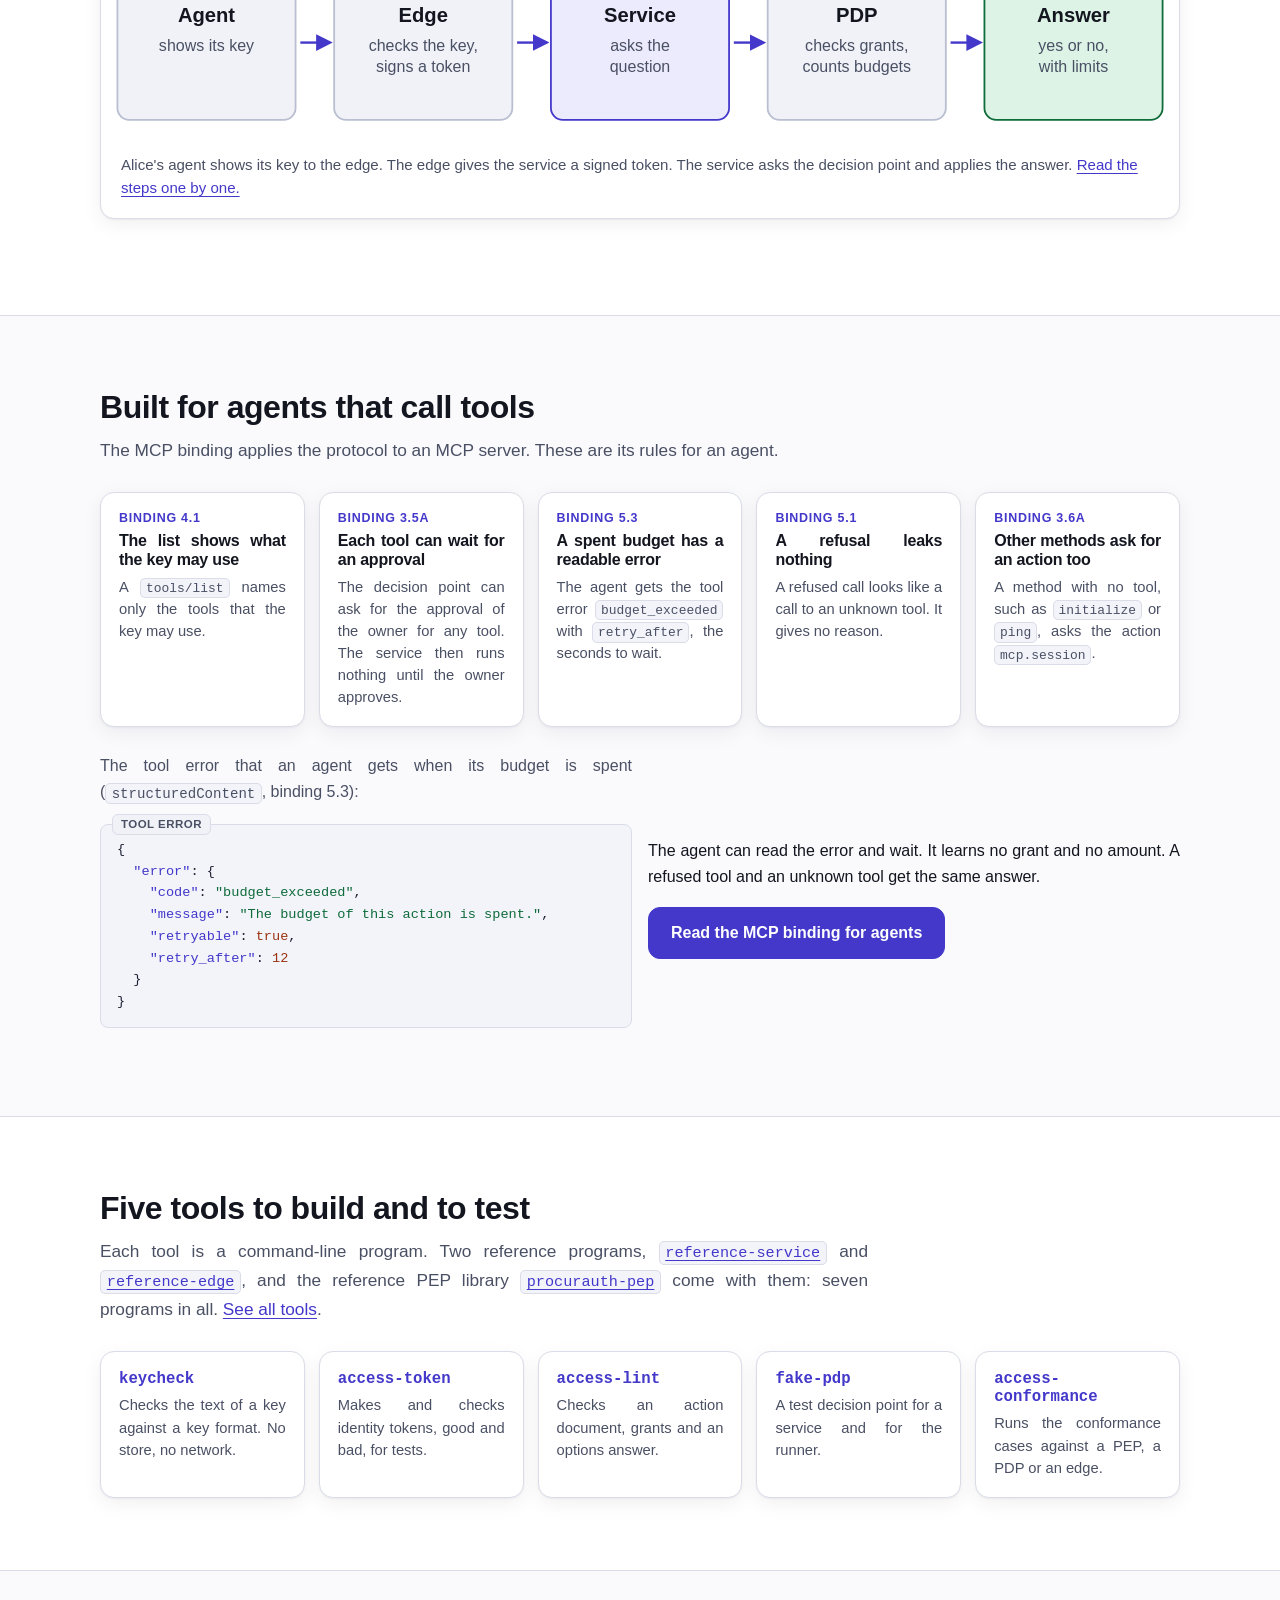
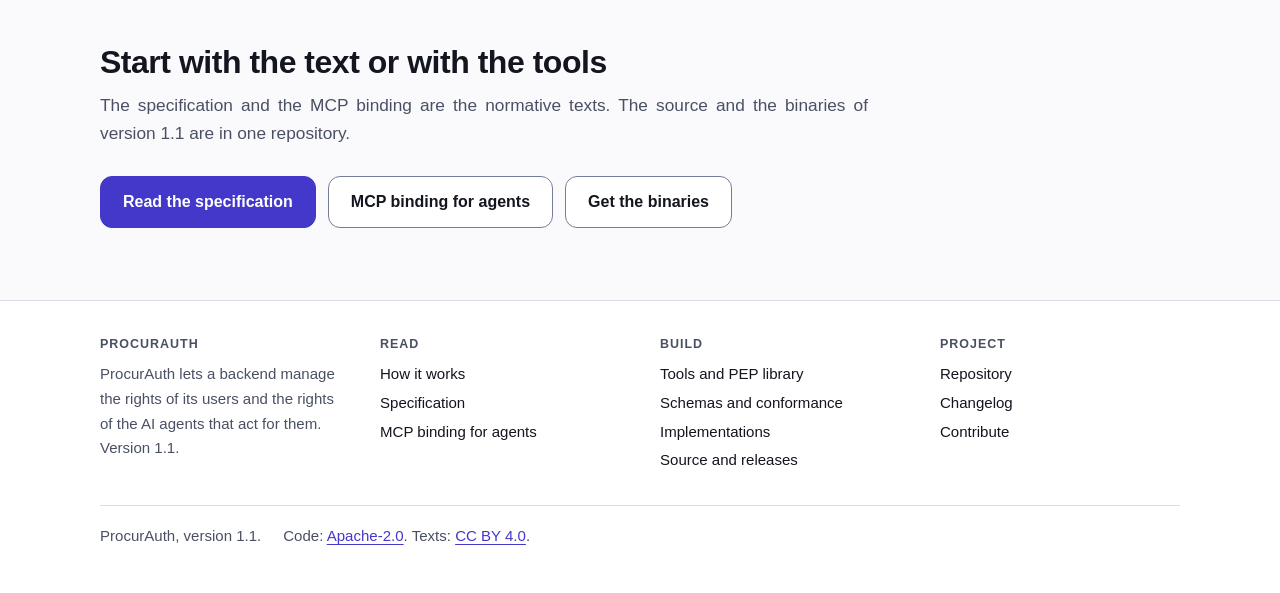
==== commit 0a1bec05: "Make the repository the flagship of the ProcurAuth organisation Move the links and the schema ids to" ====
--- a/docs/index.html
+++ b/docs/index.html
@@ -7,15 +7,27 @@
 <meta name="description" content="ProcurAuth lets a backend manage the rights of its users and the rights of the AI agents that act for them. It is an open specification, a profile of the AuthZEN Authorization API 1.0.">
 <meta property="og:type" content="website">
 <meta property="og:site_name" content="ProcurAuth">
+<meta property="og:image" content="https://procurauth.github.io/procurauth/assets/og.png">
+<meta property="og:image:width" content="1200">
+<meta property="og:image:height" content="630">
+<meta property="og:image:alt" content="ProcurAuth: delegated access for AI agents. Protocol 1.1, MCP binding, 245 conformance cases.">
+<meta name="twitter:image" content="https://procurauth.github.io/procurauth/assets/og.png">
+<meta name="twitter:image:alt" content="ProcurAuth: delegated access for AI agents.">
 <meta property="og:title" content="ProcurAuth: rights for users and their AI agents">
 <meta property="og:description" content="ProcurAuth lets a backend manage the rights of its users and the rights of the AI agents that act for them. It is an open specification, a profile of the AuthZEN Authorization API 1.0.">
-<meta name="twitter:card" content="summary">
+<meta name="twitter:card" content="summary_large_image">
 <meta name="twitter:title" content="ProcurAuth: rights for users and their AI agents">
 <meta name="twitter:description" content="ProcurAuth lets a backend manage the rights of its users and the rights of the AI agents that act for them. It is an open specification, a profile of the AuthZEN Authorization API 1.0.">
-<link rel="canonical" href="https://sccagg5.github.io/procurauth/">
-<meta property="og:url" content="https://sccagg5.github.io/procurauth/">
+<link rel="canonical" href="https://procurauth.github.io/procurauth/">
+<meta property="og:url" content="https://procurauth.github.io/procurauth/">
 <title>ProcurAuth: rights for users and their AI agents</title>
-<link rel="icon" href="data:image/svg+xml,%3Csvg xmlns='http://www.w3.org/2000/svg' viewBox='0 0 32 32'%3E%3Crect width='32' height='32' rx='8' fill='%234338ca'/%3E%3Ccircle cx='12.5' cy='16' r='7.5' fill='none' stroke='white' stroke-width='2'/%3E%3Ccircle cx='19.5' cy='16' r='7.5' fill='none' stroke='white' stroke-width='2'/%3E%3Cpath d='M16 9.9a7.5 7.5 0 0 1 0 12.2a7.5 7.5 0 0 1 0-12.2z' fill='white'/%3E%3C/svg%3E">
+<link rel="icon" href="assets/favicon.svg" type="image/svg+xml">
+<link rel="icon" href="assets/favicon-32.png" sizes="32x32" type="image/png">
+<link rel="icon" href="assets/favicon.ico" sizes="16x16 32x32 48x48">
+<link rel="apple-touch-icon" href="assets/apple-touch-icon.png">
+<link rel="manifest" href="site.webmanifest">
+<meta name="theme-color" content="#fafafd" media="(prefers-color-scheme: light)">
+<meta name="theme-color" content="#0c0e15" media="(prefers-color-scheme: dark)">
 <link rel="stylesheet" href="assets/site.css">
 <script src="assets/site.js"></script>
 </head>
@@ -25,8 +37,8 @@
   <div class="wrap bar">
     <a class="brand" href="index.html" aria-label="ProcurAuth, home page"><svg class="mark" viewBox="0 0 32 32" aria-hidden="true" focusable="false"><rect width="32" height="32" rx="8" fill="var(--accent)"/><circle cx="12.5" cy="16" r="7.5" fill="none" stroke="var(--accent-ink)" stroke-width="2"/><circle cx="19.5" cy="16" r="7.5" fill="none" stroke="var(--accent-ink)" stroke-width="2"/><path d="M16 9.9a7.5 7.5 0 0 1 0 12.2a7.5 7.5 0 0 1 0-12.2z" fill="var(--accent-ink)"/></svg><span>Procur<b>Auth</b></span></a>
     <button class="menu-btn" id="menu-btn" type="button" aria-expanded="false" aria-controls="site-nav">Menu</button>
-    <nav id="site-nav" aria-label="Main"><ul><li><a href="index.html" aria-current="page">Home</a></li><li><a href="how-it-works.html">How it works</a></li><li><a href="specification.html">Specification</a></li><li><a href="mcp-binding.html">Agents (MCP)</a></li><li><a href="tools.html">Tools</a></li><li><a href="conformance.html">Conformance</a></li><li><a href="source.html">Source</a></li><li class="nav-gh"><a href="https://github.com/SCcagg5/procurauth">GitHub</a></li></ul></nav>
-    <a class="gh-link" href="https://github.com/SCcagg5/procurauth" aria-label="ProcurAuth on GitHub" title="ProcurAuth on GitHub"><svg viewBox="0 0 24 24" aria-hidden="true" focusable="false"><path fill="currentColor" d="M12 .297c-6.63 0-12 5.373-12 12 0 5.303 3.438 9.8 8.205 11.385.6.113.82-.258.82-.577 0-.285-.01-1.04-.015-2.04-3.338.724-4.042-1.61-4.042-1.61C4.422 18.07 3.633 17.7 3.633 17.7c-1.087-.744.084-.729.084-.729 1.205.084 1.838 1.236 1.838 1.236 1.07 1.835 2.809 1.305 3.495.998.108-.776.417-1.305.76-1.605-2.665-.3-5.466-1.332-5.466-5.93 0-1.31.465-2.38 1.235-3.22-.135-.303-.54-1.523.105-3.176 0 0 1.005-.322 3.3 1.23.96-.267 1.98-.399 3-.405 1.02.006 2.04.138 3 .405 2.28-1.552 3.285-1.23 3.285-1.23.645 1.653.24 2.873.12 3.176.765.84 1.23 1.91 1.23 3.22 0 4.61-2.805 5.625-5.475 5.92.42.36.81 1.096.81 2.22 0 1.606-.015 2.896-.015 3.286 0 .315.21.69.825.57C20.565 22.092 24 17.592 24 12.297c0-6.627-5.373-12-12-12"/></svg><span>GitHub</span></a>
+    <nav id="site-nav" aria-label="Main"><ul><li><a href="index.html" aria-current="page">Home</a></li><li><a href="how-it-works.html">How it works</a></li><li><a href="specification.html">Specification</a></li><li><a href="mcp-binding.html">Agents (MCP)</a></li><li><a href="tools.html">Tools</a></li><li><a href="conformance.html">Conformance</a></li><li><a href="implementations.html">Implementations</a></li><li><a href="source.html">Source</a></li><li class="nav-gh"><a href="https://github.com/ProcurAuth/procurauth">GitHub</a></li></ul></nav>
+    <a class="gh-link" href="https://github.com/ProcurAuth/procurauth" aria-label="ProcurAuth on GitHub" title="ProcurAuth on GitHub"><svg viewBox="0 0 24 24" aria-hidden="true" focusable="false"><path fill="currentColor" d="M12 .297c-6.63 0-12 5.373-12 12 0 5.303 3.438 9.8 8.205 11.385.6.113.82-.258.82-.577 0-.285-.01-1.04-.015-2.04-3.338.724-4.042-1.61-4.042-1.61C4.422 18.07 3.633 17.7 3.633 17.7c-1.087-.744.084-.729.084-.729 1.205.084 1.838 1.236 1.838 1.236 1.07 1.835 2.809 1.305 3.495.998.108-.776.417-1.305.76-1.605-2.665-.3-5.466-1.332-5.466-5.93 0-1.31.465-2.38 1.235-3.22-.135-.303-.54-1.523.105-3.176 0 0 1.005-.322 3.3 1.23.96-.267 1.98-.399 3-.405 1.02.006 2.04.138 3 .405 2.28-1.552 3.285-1.23 3.285-1.23.645 1.653.24 2.873.12 3.176.765.84 1.23 1.91 1.23 3.22 0 4.61-2.805 5.625-5.475 5.92.42.36.81 1.096.81 2.22 0 1.606-.015 2.896-.015 3.286 0 .315.21.69.825.57C20.565 22.092 24 17.592 24 12.297c0-6.627-5.373-12-12-12"/></svg><span>GitHub</span></a>
     <button class="icon-btn" id="theme-btn" type="button" aria-label="Switch colour theme" title="Switch colour theme"><svg viewBox="0 0 24 24" aria-hidden="true" focusable="false"><circle cx="12" cy="12" r="8.5" fill="none" stroke="currentColor" stroke-width="2"/><path d="M12 3.5a8.5 8.5 0 0 1 0 17z" fill="currentColor"/></svg></button>
   </div>
 </header>
@@ -123,13 +135,14 @@
         <ul>
           <li><a href="tools.html">Tools and PEP library</a></li>
           <li><a href="conformance.html">Schemas and conformance</a></li>
+          <li><a href="implementations.html">Implementations</a></li>
           <li><a href="source.html">Source and releases</a></li>
         </ul>
       </div>
       <div>
         <h2>Project</h2>
         <ul>
-          <li><a href="https://github.com/SCcagg5/procurauth">Repository</a></li>
+          <li><a href="https://github.com/ProcurAuth/procurauth">Repository</a></li>
           <li><a href="source.html#changelog">Changelog</a></li>
           <li><a href="source.html#contribute">Contribute</a></li>
         </ul>
--- a/docs/assets/site.css
+++ b/docs/assets/site.css
@@ -0,0 +1,534 @@
+/* ProcurAuth site. One file, no external request, no web font. */
+
+:root {
+  --font: -apple-system, BlinkMacSystemFont, "Segoe UI", Roboto, "Helvetica Neue", Arial, "Noto Sans", system-ui, sans-serif;
+  --mono: ui-monospace, SFMono-Regular, "SF Mono", Menlo, Consolas, "Liberation Mono", monospace;
+
+  --bg: #fafafd;
+  --surface: #ffffff;
+  --surface-2: #f1f2f8;
+  --text: #13151f;
+  --muted: #4a5064;
+  --border: #dadde8;
+  --border-strong: #b9bed0;
+  --border-ui: #777d96;
+  --accent: #4338ca;
+  --accent-hover: #372fa8;
+  --accent-ink: #ffffff;
+  --accent-soft: #ecebfd;
+  --ok: #0e6b3a;
+  --ok-soft: #dcf3e6;
+  --no: #a1201e;
+  --no-soft: #fbe3e2;
+  --code-bg: #f3f4fa;
+  --code-text: #1c2033;
+  --tok-key: #4338ca;
+  --tok-str: #0e6b3a;
+  --tok-num: #9a3412;
+  --shadow: 0 1px 2px rgba(20, 22, 40, .05), 0 6px 20px rgba(20, 22, 40, .06);
+  --r: 14px;
+  --r-sm: 8px;
+  --header-h: 64px;
+  color-scheme: light;
+}
+
+@media (prefers-color-scheme: dark) {
+  :root:not([data-theme="light"]) {
+    --bg: #0c0e15;
+    --surface: #141824;
+    --surface-2: #1b2030;
+    --text: #e9ebf4;
+    --muted: #a6adc2;
+    --border: #2a3045;
+    --border-strong: #404866;
+    --border-ui: #6b7596;
+    --accent: #a5b4fc;
+    --accent-hover: #c0cbff;
+    --accent-ink: #0c0e15;
+    --accent-soft: #232957;
+    --ok: #6ee7a8;
+    --ok-soft: #10301f;
+    --no: #ff9d9a;
+    --no-soft: #3a1b1d;
+    --code-bg: #0f1220;
+    --code-text: #dfe3f2;
+    --tok-key: #a5b4fc;
+    --tok-str: #86e0ae;
+    --tok-num: #f6b27a;
+    --shadow: none;
+    color-scheme: dark;
+  }
+}
+
+:root[data-theme="dark"] {
+  --bg: #0c0e15;
+  --surface: #141824;
+  --surface-2: #1b2030;
+  --text: #e9ebf4;
+  --muted: #a6adc2;
+  --border: #2a3045;
+  --border-strong: #404866;
+  --border-ui: #6b7596;
+  --accent: #a5b4fc;
+  --accent-hover: #c0cbff;
+  --accent-ink: #0c0e15;
+  --accent-soft: #232957;
+  --ok: #6ee7a8;
+  --ok-soft: #10301f;
+  --no: #ff9d9a;
+  --no-soft: #3a1b1d;
+  --code-bg: #0f1220;
+  --code-text: #dfe3f2;
+  --tok-key: #a5b4fc;
+  --tok-str: #86e0ae;
+  --tok-num: #f6b27a;
+  --shadow: none;
+  color-scheme: dark;
+}
+
+*, *::before, *::after { box-sizing: border-box; }
+html { -webkit-text-size-adjust: 100%; text-size-adjust: 100%; }
+body {
+  margin: 0;
+  background: var(--bg);
+  color: var(--text);
+  font: 1rem/1.65 var(--font);
+  overflow-wrap: break-word;
+  -webkit-font-smoothing: antialiased;
+}
+img, svg { max-width: 100%; }
+a { color: var(--accent); text-underline-offset: 3px; text-decoration-thickness: 1px; }
+a:hover { color: var(--accent-hover); text-decoration-thickness: 2px; }
+:focus-visible { outline: 3px solid var(--accent); outline-offset: 3px; border-radius: 4px; }
+::selection { background: var(--accent-soft); }
+
+.wrap { max-width: 1120px; margin: 0 auto; padding: 0 20px; }
+.wrap.narrow { max-width: 820px; }
+.skip {
+  position: absolute; left: 16px; top: -80px; z-index: 100;
+  background: var(--accent); color: var(--accent-ink); padding: 10px 16px; border-radius: var(--r-sm);
+  font-weight: 600; text-decoration: none;
+}
+.skip:focus { top: 12px; color: var(--accent-ink); }
+
+/* ------------------------------------------------------------------ type */
+h1, h2, h3, h4 { line-height: 1.2; letter-spacing: -.015em; margin: 0; font-weight: 700; }
+h1 { font-size: clamp(2.1rem, 5.5vw + .4rem, 3.6rem); letter-spacing: -.03em; }
+h2 { font-size: clamp(1.45rem, 2vw + 1rem, 2rem); margin-bottom: .6rem; }
+h3 { font-size: 1.15rem; margin-bottom: .4rem; }
+h4 { font-size: 1rem; margin-bottom: .3rem; }
+p { margin: 0 0 1rem; }
+.lede { font-size: clamp(1.1rem, 1vw + .9rem, 1.3rem); color: var(--muted); max-width: 46rem; line-height: 1.55; }
+.eyebrow { display: flex; flex-wrap: wrap; align-items: center; gap: 10px; margin: 0 0 18px; color: var(--muted); font-size: .92rem; font-weight: 500; }
+.muted { color: var(--muted); }
+.prose { max-width: none; }
+.prose p, .prose ul, .prose ol { max-width: none; }
+code, kbd, samp { font-family: var(--mono); font-size: .88em; }
+:not(pre) > code { background: var(--code-bg); padding: .12em .38em; border-radius: 5px; border: 1px solid var(--border); overflow-wrap: anywhere; }
+ul, ol { padding-left: 1.3rem; margin: 0 0 1rem; }
+li { margin: .25rem 0; }
+hr { border: 0; border-top: 1px solid var(--border); margin: 2rem 0; }
+
+/* --------------------------------------------------------------- header */
+.site-header { background: var(--surface); border-bottom: 1px solid var(--border); }
+.bar { display: flex; align-items: center; gap: 8px 22px; min-height: var(--header-h); flex-wrap: wrap; }
+.brand { display: inline-flex; align-items: center; gap: 10px; font-weight: 750; font-size: 1.15rem; letter-spacing: -.01em; color: var(--text); text-decoration: none; margin-right: auto; }
+.brand:hover { color: var(--text); }
+.brand .mark { width: 30px; height: 30px; flex: none; }
+.brand b { font-weight: 750; color: var(--accent); }
+#site-nav ul { display: flex; flex-wrap: wrap; gap: 2px 4px; list-style: none; margin: 0; padding: 0; }
+#site-nav li { margin: 0; }
+#site-nav a {
+  display: block; padding: 8px 12px; border-radius: 8px; color: var(--muted); text-decoration: none; font-weight: 550; font-size: .95rem;
+}
+#site-nav a:hover { color: var(--text); background: var(--surface-2); }
+#site-nav a[aria-current="page"] { color: var(--accent); background: var(--accent-soft); }
+.icon-btn, .menu-btn {
+  appearance: none; border: 1px solid var(--border-ui); background: var(--surface); color: var(--text);
+  border-radius: 10px; cursor: pointer; font: inherit; font-weight: 550; font-size: .92rem;
+}
+.icon-btn { width: 40px; height: 40px; display: inline-grid; place-items: center; padding: 0; }
+.icon-btn:hover, .menu-btn:hover { background: var(--surface-2); }
+.icon-btn svg { width: 20px; height: 20px; }
+.menu-btn { display: none; padding: 8px 14px; height: 40px; }
+
+@media (max-width: 1099px) {
+  .js .menu-btn { display: inline-block; }
+  .js #site-nav { display: none; flex-basis: 100%; order: 5; padding-bottom: 10px; }
+  .js #site-nav.open { display: block; }
+  .js #site-nav ul { flex-direction: column; }
+  #site-nav a { padding: 10px 12px; }
+}
+
+/* ----------------------------------------------------------------- hero */
+.hero {
+  position: relative; overflow: hidden; border-bottom: 1px solid var(--border);
+  background:
+    radial-gradient(900px 420px at 85% -10%, var(--accent-soft), transparent 70%),
+    radial-gradient(700px 360px at -5% 110%, var(--accent-soft), transparent 70%),
+    var(--bg);
+}
+.hero::before {
+  content: ""; position: absolute; inset: 0; pointer-events: none; opacity: .55;
+  background-image: linear-gradient(var(--border) 1px, transparent 1px), linear-gradient(90deg, var(--border) 1px, transparent 1px);
+  background-size: 44px 44px;
+  -webkit-mask-image: radial-gradient(ellipse at 70% 30%, #000 0%, transparent 70%);
+  mask-image: radial-gradient(ellipse at 70% 30%, #000 0%, transparent 70%);
+}
+.hero-grid { position: relative; display: grid; gap: 40px; padding-top: clamp(40px, 8vw, 96px); padding-bottom: clamp(44px, 8vw, 104px); align-items: center; }
+@media (min-width: 960px) { .hero-grid { grid-template-columns: minmax(0, 1fr) minmax(0, 1fr); } }
+.hero h1 { margin-bottom: 18px; }
+.hero .promise { font-size: clamp(1.15rem, 1.4vw + .9rem, 1.55rem); line-height: 1.45; color: var(--text); max-width: 34rem; margin-bottom: 28px; font-weight: 450; }
+.btn-row { display: flex; flex-wrap: wrap; gap: 12px; }
+.btn {
+  display: inline-flex; align-items: center; justify-content: center; gap: 8px; padding: 12px 22px; border-radius: 12px; font-weight: 650; text-decoration: none;
+  border: 1.5px solid var(--border-ui); background: var(--surface); color: var(--text); font-size: 1rem; cursor: pointer;
+}
+.btn:hover { background: var(--surface-2); color: var(--text); }
+.btn.primary { background: var(--accent); border-color: var(--accent); color: var(--accent-ink); }
+.btn.primary:hover { background: var(--accent-hover); border-color: var(--accent-hover); color: var(--accent-ink); }
+.btn.small { padding: 8px 14px; font-size: .92rem; border-radius: 10px; }
+.badge {
+  display: inline-flex; align-items: center; gap: 6px; font-size: .82rem; font-weight: 650; padding: 3px 12px; border-radius: 99px;
+  background: var(--accent-soft); color: var(--accent); border: 1px solid var(--accent); letter-spacing: .01em;
+}
+.badge::before { content: ""; width: 7px; height: 7px; border-radius: 50%; background: currentColor; }
+
+.hero-card { background: var(--surface); border: 1px solid var(--border); border-radius: var(--r); box-shadow: var(--shadow); overflow: hidden; min-width: 0; }
+.hero-card header { display: flex; align-items: center; gap: 8px; padding: 10px 14px; border-bottom: 1px solid var(--border); background: var(--surface-2); font-size: .82rem; color: var(--muted); font-weight: 600; }
+.hero-card header i { width: 9px; height: 9px; border-radius: 50%; background: var(--border-strong); display: inline-block; }
+.hero-card .step { padding: 14px 16px 2px; font-size: .78rem; font-weight: 700; text-transform: uppercase; letter-spacing: .07em; color: var(--muted); }
+.hero-card pre { border: 0; border-radius: 0; background: transparent; margin: 0; padding: 6px 16px 14px; font-size: .8rem; }
+.hero-card .sep { border-top: 1px dashed var(--border); }
+
+/* -------------------------------------------------------------- sections */
+.section { padding: clamp(40px, 6vw, 72px) 0; }
+.section.alt { background: var(--surface); border-top: 1px solid var(--border); border-bottom: 1px solid var(--border); }
+.section-head { margin-bottom: 28px; max-width: 48rem; }
+.section-head p { color: var(--muted); font-size: 1.08rem; margin: 0; }
+.grid { display: grid; gap: 16px; }
+.grid.c3 { grid-template-columns: repeat(auto-fit, minmax(min(100%, 270px), 1fr)); }
+.grid.c2 { grid-template-columns: repeat(auto-fit, minmax(min(100%, 340px), 1fr)); }
+.tools-row { display: grid; gap: 14px; grid-template-columns: repeat(auto-fit, minmax(min(100%, 190px), 1fr)); list-style: none; padding: 0; margin: 0; }
+@media (min-width: 1100px) { .tools-row { grid-template-columns: repeat(5, 1fr); } }
+.card {
+  background: var(--surface); border: 1px solid var(--border); border-radius: var(--r); padding: 22px; box-shadow: var(--shadow); min-width: 0;
+}
+.card h3 { margin-top: 0; }
+.card p:last-child { margin-bottom: 0; }
+.card p { color: var(--muted); }
+.card .ico { width: 42px; height: 42px; border-radius: 12px; background: var(--accent-soft); color: var(--accent); display: grid; place-items: center; margin-bottom: 14px; }
+.card .ico svg { width: 22px; height: 22px; }
+a.card { display: block; color: inherit; text-decoration: none; transition: border-color .15s, transform .15s; }
+a.card:hover { border-color: var(--accent); color: inherit; }
+.tool-card { padding: 18px; }
+.tool-card .name { font: 650 .98rem var(--mono); color: var(--accent); display: block; margin-bottom: 6px; overflow-wrap: anywhere; }
+.tool-card p { font-size: .92rem; margin: 0; line-height: 1.5; }
+@media (prefers-reduced-motion: no-preference) {
+  a.card:hover { transform: translateY(-2px); }
+  html { scroll-behavior: smooth; }
+}
+
+/* ------------------------------------------------------------- page head */
+.page-head { padding: clamp(32px, 5vw, 64px) 0 clamp(24px, 3vw, 36px); border-bottom: 1px solid var(--border);
+  background: radial-gradient(800px 260px at 90% -20%, var(--accent-soft), transparent 70%), var(--bg); }
+.page-head h1 { font-size: clamp(1.9rem, 4vw + .5rem, 2.9rem); margin-bottom: 12px; }
+.page-head .lede { margin-bottom: 0; }
+.page-body { padding: clamp(28px, 4vw, 48px) 0 72px; }
+.page-body > .wrap > section, .page-body section.block { margin-bottom: clamp(40px, 5vw, 64px); scroll-margin-top: 1.5rem; }
+.chips { display: flex; flex-wrap: wrap; gap: 8px; list-style: none; padding: 0; margin: 22px 0 0; }
+.chips a { display: inline-block; padding: 6px 14px; border: 1px solid var(--border); border-radius: 99px; text-decoration: none; background: var(--surface); color: var(--text); font-size: .92rem; font-weight: 550; }
+.chips a:hover { border-color: var(--accent); color: var(--accent); }
+
+/* --------------------------------------------------------------- figures */
+figure { margin: 24px 0; }
+.panel { background: var(--surface); border: 1px solid var(--border); border-radius: var(--r); padding: 18px 14px; box-shadow: var(--shadow); }
+.panel figcaption { color: var(--muted); font-size: .94rem; margin-top: 14px; padding: 0 6px; line-height: 1.55; }
+.panel figcaption strong { color: var(--text); }
+figure svg { display: block; width: 100%; height: auto; margin: 0 auto; }
+.fig-v { display: none; }
+@media (max-width: 859px) {
+  .fig-h { display: none; }
+  .fig-v { display: block; }
+  .fig-v svg { max-width: 420px; }
+}
+.pair { display: grid; gap: 18px; grid-template-columns: 1fr; }
+@media (min-width: 860px) { .pair { grid-template-columns: 1fr 1fr; } }
+.pair > div { min-width: 0; }
+.pair svg { max-width: 460px; }
+.legend { display: flex; flex-wrap: wrap; gap: 6px 18px; list-style: none; padding: 0 6px; margin: 12px 0 0; font-size: .88rem; color: var(--muted); }
+.legend li { display: inline-flex; align-items: center; gap: 7px; margin: 0; }
+.legend .sw { width: 16px; height: 16px; border-radius: 4px; border: 1.5px solid var(--border-strong); background: var(--surface-2); display: inline-block; }
+.legend .sw.hl { background: var(--accent-soft); border-color: var(--accent); }
+.legend .sw.dash { border-style: dashed; background: transparent; }
+.legend .sw.g { background: var(--accent); border-color: var(--accent); }
+
+svg text { font-family: var(--font); fill: var(--text); }
+svg .mono { font-family: var(--mono); }
+svg .tm { fill: var(--muted); }
+svg .ta { fill: var(--accent); }
+svg .tok { fill: var(--ok); }
+svg .tno { fill: var(--no); }
+svg .tb { font-weight: 700; }
+svg .box { fill: var(--surface-2); stroke: var(--border-strong); stroke-width: 1.5; }
+svg .box.hl { fill: var(--accent-soft); stroke: var(--accent); }
+svg .box.ok { fill: var(--ok-soft); stroke: var(--ok); }
+svg .box.no { fill: var(--no-soft); stroke: var(--no); }
+svg .box.plain { fill: var(--surface); }
+svg .box.dash { stroke-dasharray: 5 4; }
+svg .ln { stroke: var(--muted); stroke-width: 2; fill: none; }
+svg .ln.a { stroke: var(--accent); }
+svg .ln.ok { stroke: var(--ok); }
+svg .ln.no { stroke: var(--no); }
+svg .ln.dash { stroke-dasharray: 6 5; }
+svg .ln.thin { stroke-width: 1.5; stroke: var(--border-strong); }
+svg .mk-m { fill: var(--muted); }
+svg .mk-a { fill: var(--accent); }
+svg .mk-ok { fill: var(--ok); }
+svg .mk-no { fill: var(--no); }
+svg .num { fill: var(--accent); }
+svg .numt { fill: var(--accent-ink); font-weight: 700; }
+svg .fill-ok { fill: var(--ok); }
+svg .fill-a { fill: var(--accent); }
+svg .fill-no { fill: var(--no); }
+svg .track { fill: var(--surface-2); stroke: var(--border-strong); stroke-width: 1.2; }
+
+/* ------------------------------------------------------- code and tables */
+pre {
+  margin: 0 0 1rem; padding: 14px 16px; background: var(--code-bg); color: var(--code-text); border: 1px solid var(--border); border-radius: var(--r-sm);
+  font: .85rem/1.6 var(--mono); tab-size: 2; max-width: 100%;
+  white-space: pre-wrap; overflow-wrap: anywhere; word-break: normal;
+}
+pre .ln { display: block; padding-left: calc((var(--i, 0) + 2) * 1ch); text-indent: calc((var(--i, 0) + 2) * -1ch); }
+pre .ln:empty::before { content: "\200b"; }
+@media (max-width: 560px) { pre { font-size: .76rem; padding: 12px 12px; } .code-wrap pre { padding-right: 12px; padding-top: 34px; } }
+pre code { font: inherit; background: none; border: 0; padding: 0; }
+.code-wrap { position: relative; margin: 18px 0 1rem; }
+.code-wrap pre { margin: 0; padding-right: 64px; }
+.code-wrap .label { position: absolute; left: 12px; top: -10px; background: var(--surface-2); border: 1px solid var(--border); border-radius: 6px; padding: 0 8px; font-size: .72rem; font-weight: 650; color: var(--muted); font-family: var(--font); letter-spacing: .04em; text-transform: uppercase; }
+.copy-btn {
+  position: absolute; top: 8px; right: 8px; appearance: none; border: 1px solid var(--border-ui); background: var(--surface); color: var(--text);
+  border-radius: 7px; padding: 3px 10px; font: 600 .76rem var(--font); cursor: pointer;
+}
+.copy-btn:hover { background: var(--surface-2); }
+.k { color: var(--tok-key); }
+.s { color: var(--tok-str); }
+.n { color: var(--tok-num); }
+.c { color: var(--muted); }
+.tablewrap { margin: 0 0 1.25rem; border: 1px solid var(--border); border-radius: var(--r-sm); background: var(--surface); }
+table { border-collapse: collapse; width: 100%; font-size: .94rem; }
+th, td { padding: 10px 14px; text-align: left; vertical-align: top; border-bottom: 1px solid var(--border); }
+tr:last-child > th, tr:last-child > td { border-bottom: 0; }
+thead th { background: var(--surface-2); font-size: .82rem; text-transform: uppercase; letter-spacing: .05em; color: var(--muted); }
+tbody th { font-weight: 650; }
+td.yes { background: var(--ok-soft); }
+td.no { background: var(--no-soft); }
+
+.callout { border: 1px solid var(--border); border-left: 4px solid var(--accent); background: var(--accent-soft); border-radius: var(--r-sm); padding: 14px 18px; margin: 18px 0; }
+.callout p:last-child { margin-bottom: 0; }
+.callout.ok { border-left-color: var(--ok); background: var(--ok-soft); }
+
+.gloss { display: grid; gap: 10px 16px; grid-template-columns: repeat(auto-fill, minmax(min(100%, 300px), 1fr)); margin: 0; }
+.gloss > div { background: var(--surface); border: 1px solid var(--border); border-radius: var(--r-sm); padding: 12px 16px; }
+.gloss dt { font-weight: 700; margin-bottom: 2px; }
+.gloss dd { margin: 0; color: var(--muted); font-size: .94rem; line-height: 1.5; }
+
+.steps { counter-reset: st; list-style: none; padding: 0; margin: 0 0 1.2rem; }
+.steps li { counter-increment: st; position: relative; padding-left: 44px; margin: 0 0 12px; min-height: 30px; }
+.steps li::before {
+  content: counter(st); position: absolute; left: 0; top: 0; width: 30px; height: 30px; border-radius: 50%; background: var(--accent); color: var(--accent-ink);
+  display: grid; place-items: center; font-weight: 700; font-size: .9rem;
+}
+
+.kv { display: grid; grid-template-columns: max-content 1fr; gap: 6px 18px; margin: 0 0 1.2rem; }
+.kv dt { font-weight: 650; color: var(--muted); }
+.kv dd { margin: 0; }
+@media (max-width: 520px) { .kv { grid-template-columns: 1fr; gap: 0; } .kv dd { margin-bottom: 8px; } }
+
+.tool-section { padding: 26px 0; border-top: 1px solid var(--border); scroll-margin-top: 1.5rem; }
+.tool-section:first-of-type { border-top: 0; }
+.tool-section h2 { font-family: var(--mono); font-size: clamp(1.3rem, 1.6vw + 1rem, 1.7rem); color: var(--accent); letter-spacing: -.01em; }
+.tool-section .tagline { font-size: 1.1rem; color: var(--text); font-weight: 500; margin-bottom: 14px; }
+.tool-grid { display: grid; gap: 22px 36px; }
+@media (min-width: 960px) { .tool-grid { grid-template-columns: minmax(0, 1fr) minmax(0, 1.25fr); } }
+.tool-grid > div { min-width: 0; }
+.tool-grid h3 { font-size: .8rem; text-transform: uppercase; letter-spacing: .07em; color: var(--muted); margin-top: 0; }
+.exit { display: inline-flex; gap: 6px; align-items: baseline; margin-right: 14px; }
+.exit b { font-family: var(--mono); background: var(--code-bg); border: 1px solid var(--border); border-radius: 5px; padding: 0 7px; }
+
+/* ----------------------------------------------------- document layout */
+.doc-layout { display: grid; gap: 24px 48px; padding-top: 32px; padding-bottom: 80px; align-items: start; }
+@media (min-width: 1000px) { .doc-layout { grid-template-columns: 250px minmax(0, 1fr); } }
+.toc { font-size: .92rem; min-width: 0; }
+@media (min-width: 1000px) {
+  .toc { position: sticky; top: 20px; max-height: calc(100vh - 40px); overflow-y: auto; padding-right: 8px; }
+  .toc summary { pointer-events: none; list-style: none; cursor: default; }
+  .toc summary::-webkit-details-marker { display: none; }
+  .toc summary::after { display: none !important; }
+}
+.toc summary { font-weight: 700; padding: 10px 14px; border: 1px solid var(--border); border-radius: var(--r-sm); background: var(--surface); cursor: pointer; }
+@media (min-width: 1000px) { .toc summary { border: 0; background: none; padding: 0 0 8px; font-size: .78rem; text-transform: uppercase; letter-spacing: .08em; color: var(--muted); } }
+.toc ol { list-style: none; margin: 8px 0 0; padding: 0; }
+.toc li { margin: 0; }
+.toc a { display: block; padding: 5px 10px; border-left: 2px solid var(--border); color: var(--muted); text-decoration: none; line-height: 1.4; }
+.toc a:hover { color: var(--text); border-left-color: var(--border-strong); }
+.toc a.active { color: var(--accent); border-left-color: var(--accent); font-weight: 650; background: var(--accent-soft); }
+.toc a:focus-visible { outline-offset: -2px; }
+
+.doc { min-width: 0; }
+.doc .doc-title { margin-bottom: 10px; }
+.doc .status { margin-bottom: 24px; }
+.doc h2 { margin: 56px 0 14px; padding-top: 22px; border-top: 1px solid var(--border); scroll-margin-top: 1.5rem; font-size: clamp(1.35rem, 1.6vw + 1rem, 1.75rem); }
+.doc h2 .sn { color: var(--accent); margin-right: .35em; }
+.doc h2 a.self { color: inherit; text-decoration: none; }
+.doc h2 a.self:hover { text-decoration: underline; }
+.doc .intro p { max-width: 72ch; }
+.para { display: grid; grid-template-columns: 3.9rem minmax(0, 1fr); gap: 0 .4rem; padding: 6px 8px 6px 0; margin: 2px 0; scroll-margin-top: 1.5rem; border-radius: var(--r-sm); }
+.para:target { background: var(--accent-soft); box-shadow: -8px 0 0 var(--accent-soft); }
+.pnum { font: 650 .8rem/2.1 var(--mono); color: var(--muted); text-decoration: none; text-align: right; padding-right: 6px; white-space: nowrap; }
+.pnum:hover { color: var(--accent); text-decoration: underline; }
+.pbody { min-width: 0; max-width: 72ch; }
+.pbody > *:first-child { margin-top: 0; }
+.pbody > *:last-child { margin-bottom: 0; }
+.pbody p { margin: 0 0 .7rem; }
+.pbody ul, .pbody ol { margin: .2rem 0 .8rem; }
+.pbody .code-wrap, .pbody pre { margin: .4rem 0 .9rem; }
+.doc .terms { max-width: 72ch; }
+.doc .refs { max-width: 72ch; }
+.doc .refs li { margin: .5rem 0; }
+.doc strong { font-weight: 650; }
+.doc a.xref { text-decoration-color: color-mix(in srgb, var(--accent) 45%, transparent); }
+@media (max-width: 559px) {
+  .para { grid-template-columns: 1fr; padding-right: 0; }
+  .pnum { text-align: left; line-height: 1.5; padding: 0 0 2px; }
+}
+
+/* ----------------------------------------------------------- source page */
+.tree { font: .88rem/1.7 var(--mono); background: var(--code-bg); border: 1px solid var(--border); border-radius: var(--r-sm); padding: 14px 18px; margin: 0 0 1rem; color: var(--code-text); }
+.tree .d { color: var(--accent); font-weight: 600; }
+.tree .cm { color: var(--muted); }
+.changelog { border-left: 2px solid var(--border-strong); padding-left: 22px; margin-left: 6px; }
+.changelog h3 { position: relative; margin-bottom: 6px; }
+.changelog h3::before { content: ""; position: absolute; left: -30px; top: .35em; width: 12px; height: 12px; border-radius: 50%; background: var(--accent); border: 3px solid var(--bg); box-sizing: content-box; }
+
+/* ---------------------------------------------------------------- footer */
+.site-footer { border-top: 1px solid var(--border); background: var(--surface); color: var(--muted); font-size: .94rem; padding: 36px 0 44px; }
+.foot-grid { display: grid; gap: 24px 40px; grid-template-columns: repeat(auto-fit, minmax(min(100%, 200px), 1fr)); }
+.foot-grid h2 { font-size: .78rem; text-transform: uppercase; letter-spacing: .08em; color: var(--muted); margin-bottom: 10px; }
+.foot-grid ul { list-style: none; margin: 0; padding: 0; }
+.foot-grid li { margin: 4px 0; }
+.foot-grid a { color: var(--text); text-decoration: none; }
+.foot-grid a:hover { color: var(--accent); text-decoration: underline; }
+.foot-legal { margin: 28px 0 0; padding-top: 18px; border-top: 1px solid var(--border); display: flex; flex-wrap: wrap; gap: 6px 22px; }
+.foot-legal p { margin: 0; }
+
+@media print {
+  .site-header, .toc, .site-footer, .hero::before, .copy-btn, .skip { display: none !important; }
+  body { background: #fff; color: #000; }
+  .doc-layout { display: block; }
+  .fig-v { display: none !important; }
+  .fig-h { display: block !important; }
+}
+
+.sr { position: absolute; width: 1px; height: 1px; margin: -1px; padding: 0; overflow: hidden; clip: rect(0 0 0 0); white-space: nowrap; border: 0; }
+
+.tools-row > li { display: flex; margin: 0; }
+.tools-row > li > a { flex: 1; }
+
+
+.hero .sub { font-size: 1.08rem; color: var(--muted); max-width: 34rem; margin: -10px 0 26px; line-height: 1.55; }
+.hero .more { margin: 16px 0 0; font-weight: 600; }
+.aside { display: flex; gap: 14px; align-items: flex-start; margin: 22px 0 0; color: var(--muted); font-size: .96rem; }
+.aside strong { color: var(--text); }
+.ico-inline { flex: none; width: 34px; height: 34px; border-radius: 10px; background: var(--accent-soft); color: var(--accent); display: grid; place-items: center; }
+.ico-inline svg { width: 18px; height: 18px; }
+.mcp-row { margin-bottom: 26px; }
+@media (min-width: 1100px) { .mcp-row { grid-template-columns: repeat(5, 1fr); } }
+.mcp-row .tool-card h3 { font-size: 1rem; margin: 2px 0 6px; }
+.mcp-row .tool-card .name { font-family: var(--font); font-size: .78rem; text-transform: uppercase; letter-spacing: .06em; }
+.mcp-example { align-items: center; }
+.mcp-example .code-wrap { margin-top: 18px; }
+
+/* Directory tree: rows wrap by cell, no scrollbar */
+.tree .tr { display: flex; flex-wrap: wrap; column-gap: 2ch; padding-left: calc(var(--d, 0) * 2.4ch); }
+.tree .f { color: var(--code-text); }
+.tree .cm { color: var(--muted); }
+.tree .cm::before { content: "# "; }
+.code-wrap .label { z-index: 1; }
+
+/* Tables */
+@media (min-width: 701px) { tbody th code { white-space: nowrap; } }
+@media (max-width: 700px) {
+  .tablewrap { border: 0; background: none; }
+  table, tbody, tr, th, td { display: block; width: auto; }
+  thead { position: absolute; width: 1px; height: 1px; overflow: hidden; clip: rect(0 0 0 0); white-space: nowrap; }
+  tbody tr { background: var(--surface); border: 1px solid var(--border); border-radius: var(--r-sm); margin: 0 0 12px; padding: 6px 0 4px; }
+  th, td { border: 0; padding: 4px 14px; }
+  tbody th { font-size: 1rem; padding-top: 8px; }
+  td[data-label]::before { content: attr(data-label); display: block; font-size: .72rem; font-weight: 700; text-transform: uppercase; letter-spacing: .06em; color: var(--muted); }
+  tr:last-child > th, tr:last-child > td { border-bottom: 0; }
+}
+.e { color: var(--no); }
+
+/* GitHub link in the header */
+.gh-link { display: inline-flex; align-items: center; gap: 8px; height: 40px; padding: 0 12px; border: 1px solid var(--border-ui); border-radius: 10px; color: var(--text); text-decoration: none; font-weight: 550; font-size: .92rem; background: var(--surface); }
+.gh-link:hover { background: var(--surface-2); color: var(--text); }
+.gh-link svg { width: 20px; height: 20px; }
+@media (max-width: 700px) { .gh-link { width: 40px; padding: 0; justify-content: center; } .gh-link span { position: absolute; width: 1px; height: 1px; overflow: hidden; clip: rect(0 0 0 0); white-space: nowrap; } }
+.nav-gh { display: none; }
+@media (max-width: 1099px) { .nav-gh { display: list-item; } }
+@media (max-width: 700px) { .bar { gap: 6px 8px; } .menu-btn { padding: 8px 12px; } .brand { font-size: 1.08rem; gap: 8px; } }
+
+/* Collapsible blocks */
+details.more { margin: 0 0 1rem; border: 1px solid var(--border); border-radius: var(--r-sm); background: var(--surface); }
+details.more > summary { cursor: pointer; padding: 10px 14px; font-weight: 600; font-size: .94rem; }
+details.more > summary:hover { color: var(--accent); }
+details.more[open] > summary { border-bottom: 1px solid var(--border); }
+details.more > :not(summary) { margin-left: 12px; margin-right: 12px; }
+details.more > .code-wrap, details.more > .tablewrap { margin-top: 18px; margin-bottom: 12px; }
+.callout code { background: var(--surface); }
+
+@media (max-width: 700px) {
+  table.tight td[data-label] { display: flex; gap: 10px; align-items: baseline; padding-top: 2px; padding-bottom: 2px; }
+  table.tight td[data-label]::before { display: inline; flex: none; min-width: 5.5em; }
+}
+
+/* ------------------------------------------------------- justified text */
+main p, main li, main dd {
+  text-align: justify;
+  text-justify: inter-word;
+  hyphens: auto;
+  -webkit-hyphens: auto;
+}
+main td p, main td li, main th p, main pre, main code, .chips li { text-align: left; hyphens: manual; }
+@media (max-width: 559px) {
+  main p, main li, main dd { text-align: left; hyphens: manual; }
+}
+.page-head .lede { max-width: none; hyphens: manual; }
+
+/* Pictures that are files (SVG with its own colours) */
+.panel img { display: block; width: 100%; height: auto; border-radius: var(--r-sm); }
+
+/* A row of facts about one program */
+.facts { display: grid; grid-template-columns: max-content 1fr; gap: 4px 16px; margin: 0 0 1rem; font-size: .94rem; }
+.facts dt { font-weight: 650; color: var(--muted); }
+.facts dd { margin: 0; text-align: left; hyphens: manual; }
+@media (max-width: 420px) { .facts { grid-template-columns: 1fr; gap: 0; } .facts dd { margin-bottom: 8px; } }
+.impl-card h3 { display: flex; flex-wrap: wrap; gap: 4px 10px; align-items: baseline; }
+.impl-card .badge { font-size: .74rem; padding: 1px 10px; }
+.card .btn-row { margin-top: 12px; }
+.page-404 { text-align: center; padding: clamp(48px, 10vw, 120px) 0; }
+.page-404 .btn-row, .page-404 .eyebrow { justify-content: center; }
+.page-404 .lede { margin: 14px auto 26px; text-align: center; hyphens: manual; }
+
+/* Eight pages in the navigation: keep the bar on one row on a wide screen */
+.bar { column-gap: 12px; }
+#site-nav a { padding: 8px 9px; font-size: .92rem; }
+#site-nav ul { gap: 2px 2px; }
+@media (min-width: 1100px) {
+  .gh-link { width: 40px; padding: 0; justify-content: center; }
+  .gh-link span { position: absolute; width: 1px; height: 1px; overflow: hidden; clip: rect(0 0 0 0); white-space: nowrap; }
+}
+.impl-grid { display: grid; gap: 16px; grid-template-columns: 1fr; }
+@media (min-width: 800px) { .impl-grid { grid-template-columns: 1fr 1fr; } }
+.impl-card p { text-align: left; hyphens: manual; }
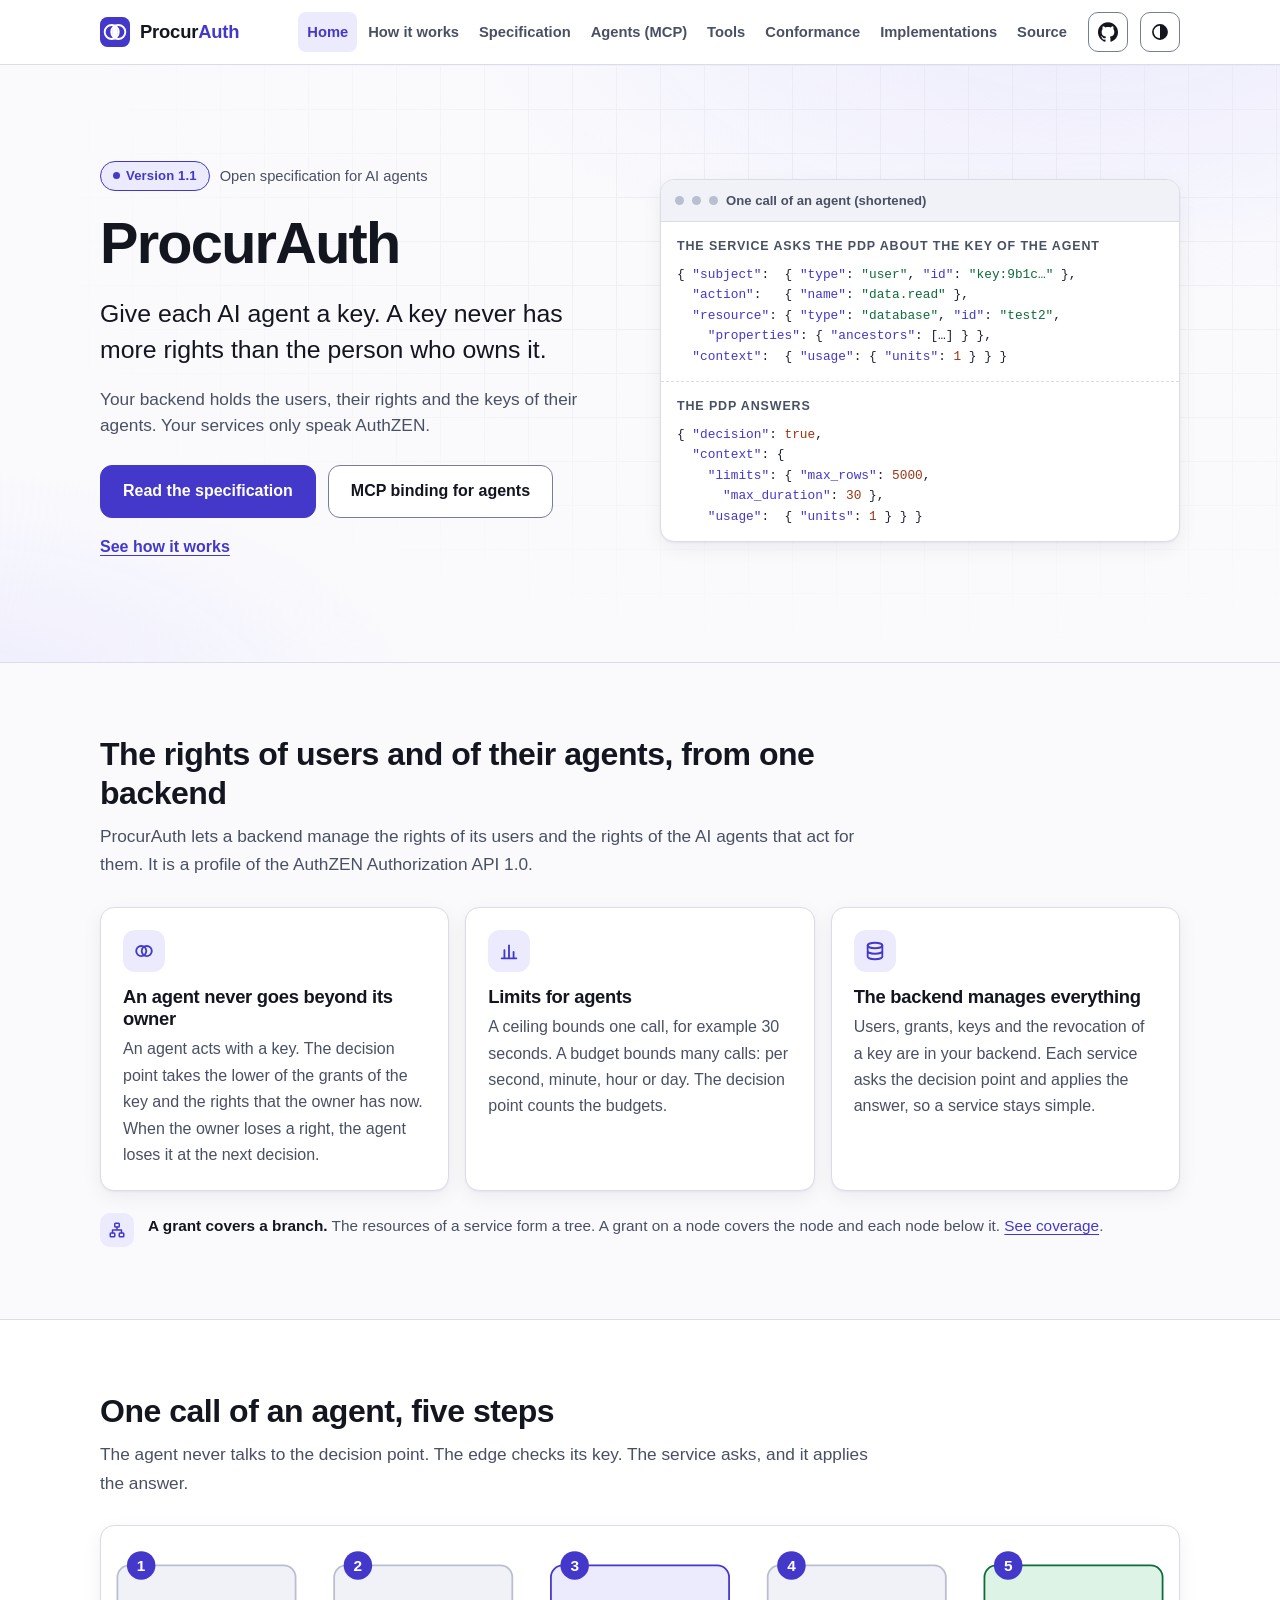
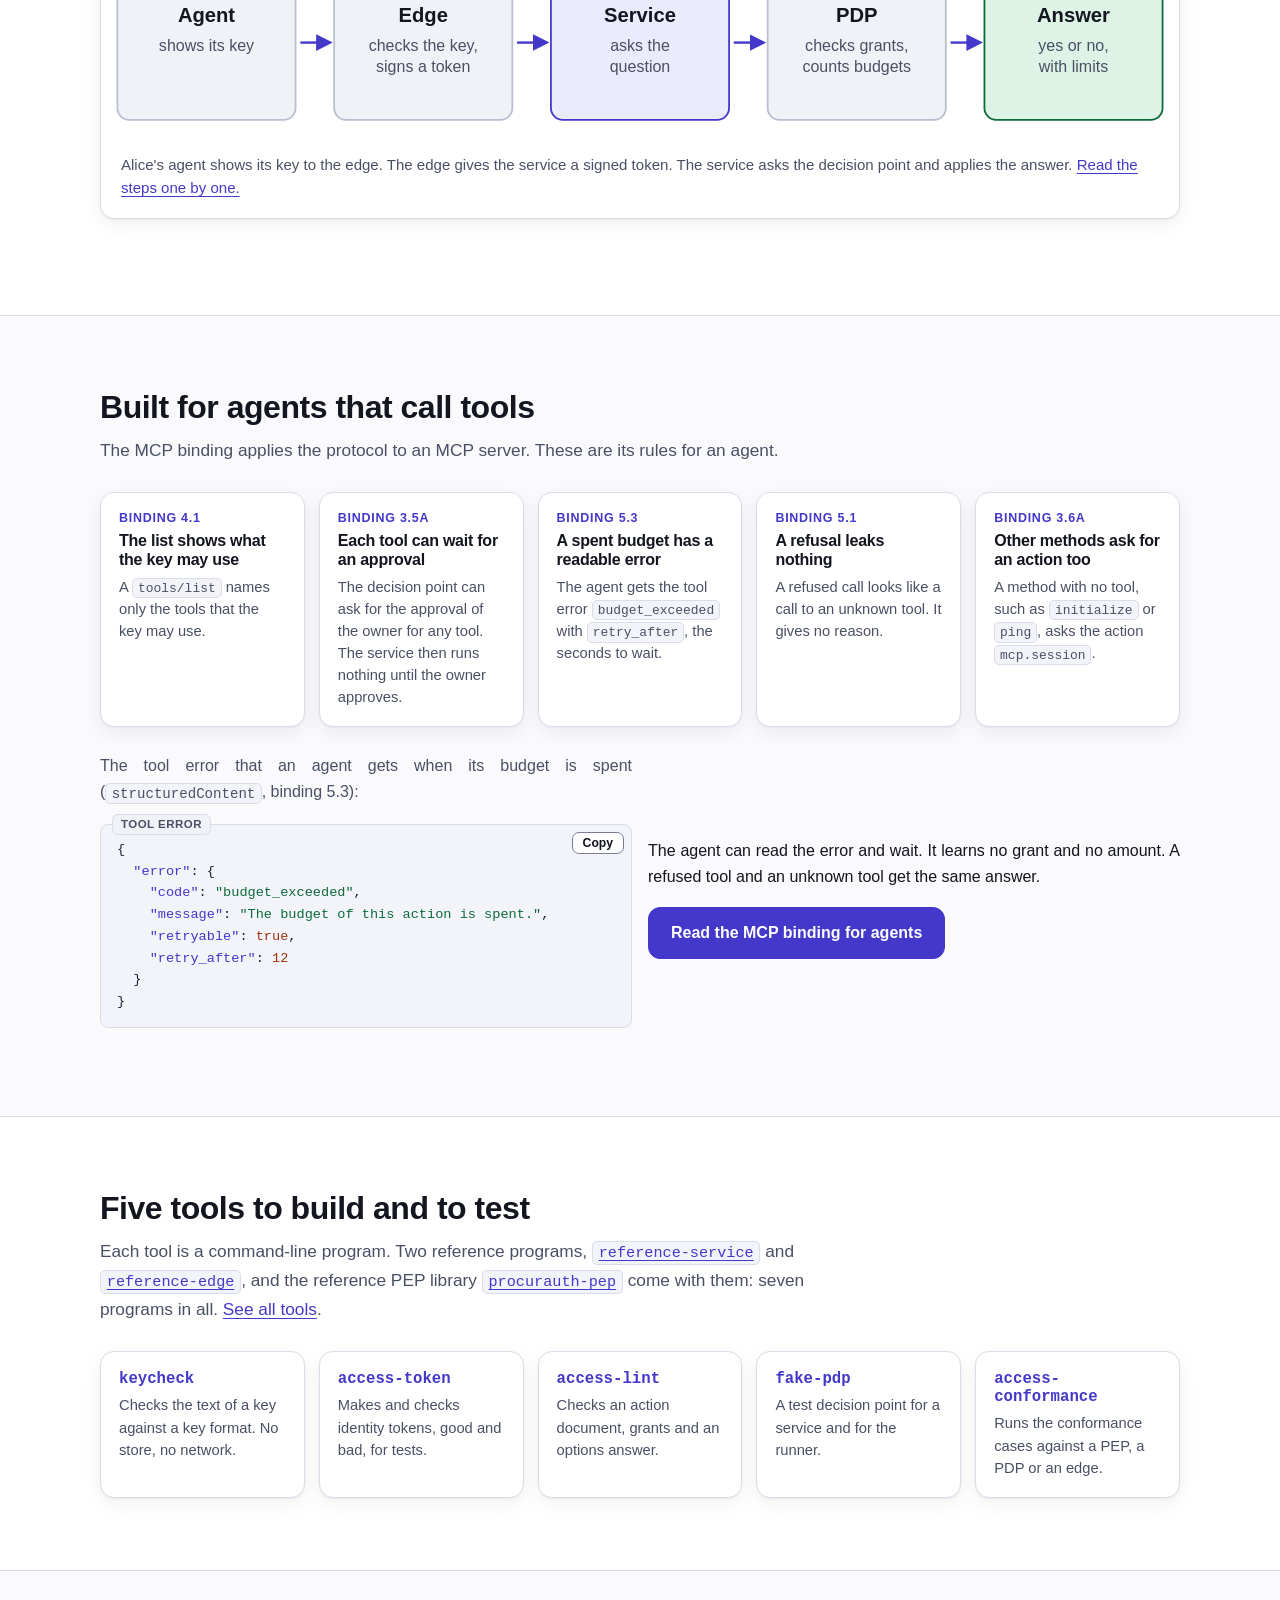
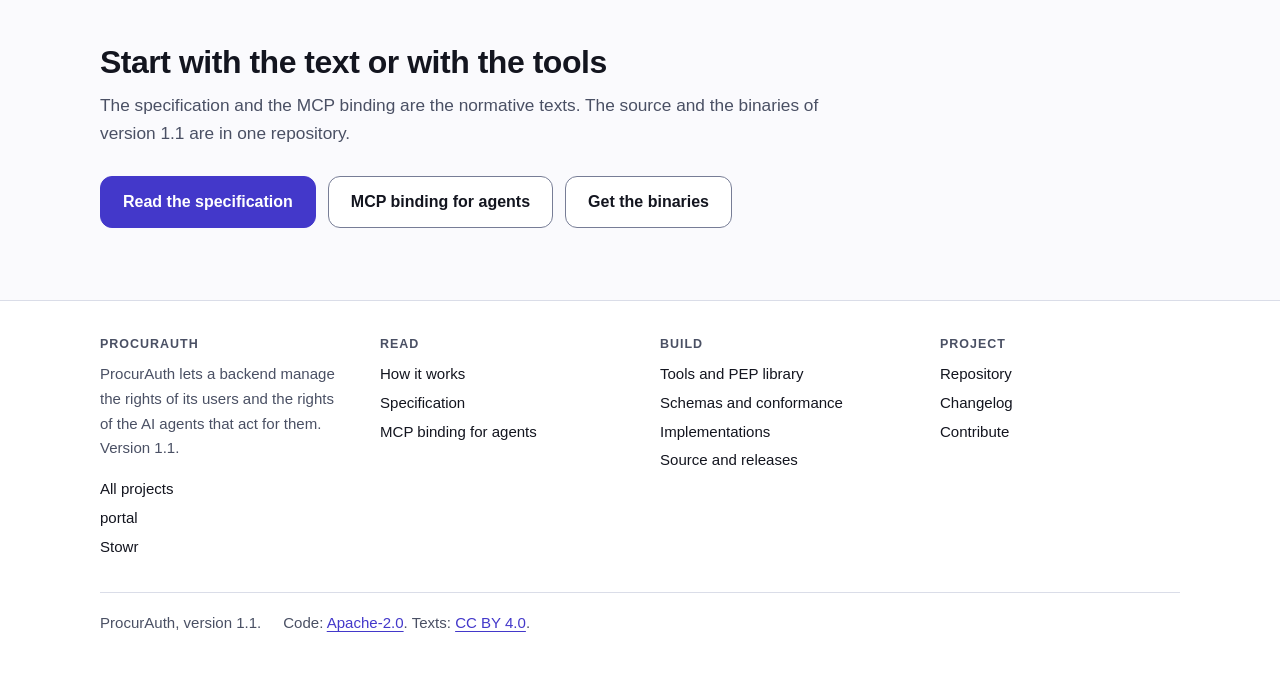
==== commit 278628fe: "Normalise the repository for the ProcurAuth family. - Give each numbered paragraph of the normative " ====
--- a/docs/index.html
+++ b/docs/index.html
@@ -121,6 +121,11 @@
       <div>
         <h2>ProcurAuth</h2>
         <p>ProcurAuth lets a backend manage the rights of its users and the rights of the AI agents that act for them. Version 1.1.</p>
+        <ul>
+          <li><a href="https://procurauth.github.io/">All projects</a></li>
+          <li><a href="https://procurauth.github.io/portal/">portal</a></li>
+          <li><a href="https://procurauth.github.io/stowr/">Stowr</a></li>
+        </ul>
       </div>
       <div>
         <h2>Read</h2>
--- a/docs/assets/site.css
+++ b/docs/assets/site.css
@@ -1,4 +1,5 @@
-/* ProcurAuth site. One file, no external request, no web font. */
+/* ProcurAuth family site style. Source: ProcurAuth/procurauth docs/assets/site.css. Do not edit a copy. */
+/* One file for each site of the family. No external request, no web font, no product name. */
 
 :root {
   --font: -apple-system, BlinkMacSystemFont, "Segoe UI", Roboto, "Helvetica Neue", Arial, "Noto Sans", system-ui, sans-serif;
@@ -301,6 +302,9 @@
 }
 pre .ln { display: block; padding-left: calc((var(--i, 0) + 2) * 1ch); text-indent: calc((var(--i, 0) + 2) * -1ch); }
 pre .ln:empty::before { content: "\200b"; }
+/* Text diagrams: keep each column in place, scroll inside the block on a small screen */
+pre.diagram { white-space: pre; overflow-x: auto; overflow-wrap: normal; }
+.diagram .ln { padding-left: 0; text-indent: 0; }
 @media (max-width: 560px) { pre { font-size: .76rem; padding: 12px 12px; } .code-wrap pre { padding-right: 12px; padding-top: 34px; } }
 pre code { font: inherit; background: none; border: 0; padding: 0; }
 .code-wrap { position: relative; margin: 18px 0 1rem; }
@@ -422,14 +426,6 @@
 .foot-legal { margin: 28px 0 0; padding-top: 18px; border-top: 1px solid var(--border); display: flex; flex-wrap: wrap; gap: 6px 22px; }
 .foot-legal p { margin: 0; }
 
-@media print {
-  .site-header, .toc, .site-footer, .hero::before, .copy-btn, .skip { display: none !important; }
-  body { background: #fff; color: #000; }
-  .doc-layout { display: block; }
-  .fig-v { display: none !important; }
-  .fig-h { display: block !important; }
-}
-
 .sr { position: absolute; width: 1px; height: 1px; margin: -1px; padding: 0; overflow: hidden; clip: rect(0 0 0 0); white-space: nowrap; border: 0; }
 
 .tools-row > li { display: flex; margin: 0; }
@@ -505,9 +501,22 @@
   main p, main li, main dd { text-align: left; hyphens: manual; }
 }
 .page-head .lede { max-width: none; hyphens: manual; }
-
-/* Pictures that are files (SVG with its own colours) */
+.hero p, .page-head p, .section-head p, .shot figcaption, .panel figcaption { text-align: left; hyphens: manual; }
+.toc a, .toc li { text-align: left; hyphens: manual; }
+.card p, .card h3, .tool-card p { text-align: left; hyphens: manual; }
+
+/* Pictures that are files (SVG with its own colours). A screenshot gets a frame. */
 .panel img { display: block; width: 100%; height: auto; border-radius: var(--r-sm); }
+.panel img[src$=".png"], .panel img[src$=".webp"], .panel img[src$=".jpg"] { border: 1px solid var(--border); }
+
+/* A picture for each theme: .only-light and .only-dark */
+.only-dark { display: none; }
+@media (prefers-color-scheme: dark) {
+  :root:not([data-theme="light"]) .only-light { display: none; }
+  :root:not([data-theme="light"]) .only-dark { display: block; }
+}
+:root[data-theme="dark"] .only-light { display: none; }
+:root[data-theme="dark"] .only-dark { display: block; }
 
 /* A row of facts about one program */
 .facts { display: grid; grid-template-columns: max-content 1fr; gap: 4px 16px; margin: 0 0 1rem; font-size: .94rem; }
@@ -521,7 +530,7 @@
 .page-404 .btn-row, .page-404 .eyebrow { justify-content: center; }
 .page-404 .lede { margin: 14px auto 26px; text-align: center; hyphens: manual; }
 
-/* Eight pages in the navigation: keep the bar on one row on a wide screen */
+/* Navigation: keep the bar on one row on a wide screen */
 .bar { column-gap: 12px; }
 #site-nav a { padding: 8px 9px; font-size: .92rem; }
 #site-nav ul { gap: 2px 2px; }
@@ -532,3 +541,66 @@
 .impl-grid { display: grid; gap: 16px; grid-template-columns: 1fr; }
 @media (min-width: 800px) { .impl-grid { grid-template-columns: 1fr 1fr; } }
 .impl-card p { text-align: left; hyphens: manual; }
+
+/* ------------------------------------------------------ product pictures */
+.shot { margin: 0; min-width: 0; }
+.shot img { display: block; width: 100%; height: auto; border: 1px solid var(--border); border-radius: var(--r); box-shadow: var(--shadow); background: var(--surface); }
+.shot figcaption { color: var(--muted); font-size: .94rem; margin: 10px 4px 0; line-height: 1.5; }
+.shot figcaption strong { color: var(--text); }
+.shots { display: grid; gap: 28px 22px; grid-template-columns: repeat(auto-fit, minmax(min(100%, 460px), 1fr)); margin: 0; }
+.shots .wide { grid-column: 1 / -1; }
+.hero-shot { position: relative; min-width: 0; }
+.hero-shot .shot img { box-shadow: 0 10px 40px rgba(20, 22, 60, .22); }
+.feature-table th { width: 14rem; }
+.family-fig { max-width: 720px; margin: 0 auto; }
+
+/* -------------------------------------------------- document pages, more */
+.doc table { font-size: .9rem; }
+.doc table code { overflow-wrap: anywhere; }
+.doc .tablewrap { max-width: 100%; overflow-x: auto; }
+.doc .tablewrap td code, .doc .tablewrap th code { white-space: normal; }
+.doc .src { color: var(--muted); font-size: .92rem; margin: 0 0 24px; }
+.doc h3 { margin-top: 2rem; }
+.doc h4 { margin-top: 1.4rem; }
+.doc h3 a.self, .doc h4 a.self { color: inherit; text-decoration: none; }
+.doc h3 a.self:hover, .doc h4 a.self:hover { text-decoration: underline; }
+.doc ul, .doc ol { max-width: 72ch; }
+.doc hr { margin: 2.5rem 0; }
+
+/* ----------------------------------------------------------------- print */
+/* Print in the light theme. This block is last: it overrides the dark rules above. */
+@media print {
+  :root, :root[data-theme="dark"], :root:not([data-theme="light"]) {
+    --bg: #fafafd;
+    --surface: #ffffff;
+    --surface-2: #f1f2f8;
+    --text: #13151f;
+    --muted: #4a5064;
+    --border: #dadde8;
+    --border-strong: #b9bed0;
+    --border-ui: #777d96;
+    --accent: #4338ca;
+    --accent-hover: #372fa8;
+    --accent-ink: #ffffff;
+    --accent-soft: #ecebfd;
+    --ok: #0e6b3a;
+    --ok-soft: #dcf3e6;
+    --no: #a1201e;
+    --no-soft: #fbe3e2;
+    --code-bg: #f3f4fa;
+    --code-text: #1c2033;
+    --tok-key: #4338ca;
+    --tok-str: #0e6b3a;
+    --tok-num: #9a3412;
+    --shadow: none;
+    color-scheme: light;
+  }
+  .site-header, .toc, .site-footer, .hero::before, .copy-btn, .skip { display: none !important; }
+  body { background: #fff; color: #000; }
+  .doc-layout { display: block; }
+  .fig-v { display: none !important; }
+  .fig-h { display: block !important; }
+  .only-dark { display: none !important; }
+  .only-light { display: block !important; }
+  pre, pre.diagram { white-space: pre-wrap; overflow-wrap: anywhere; overflow: visible; }
+}
